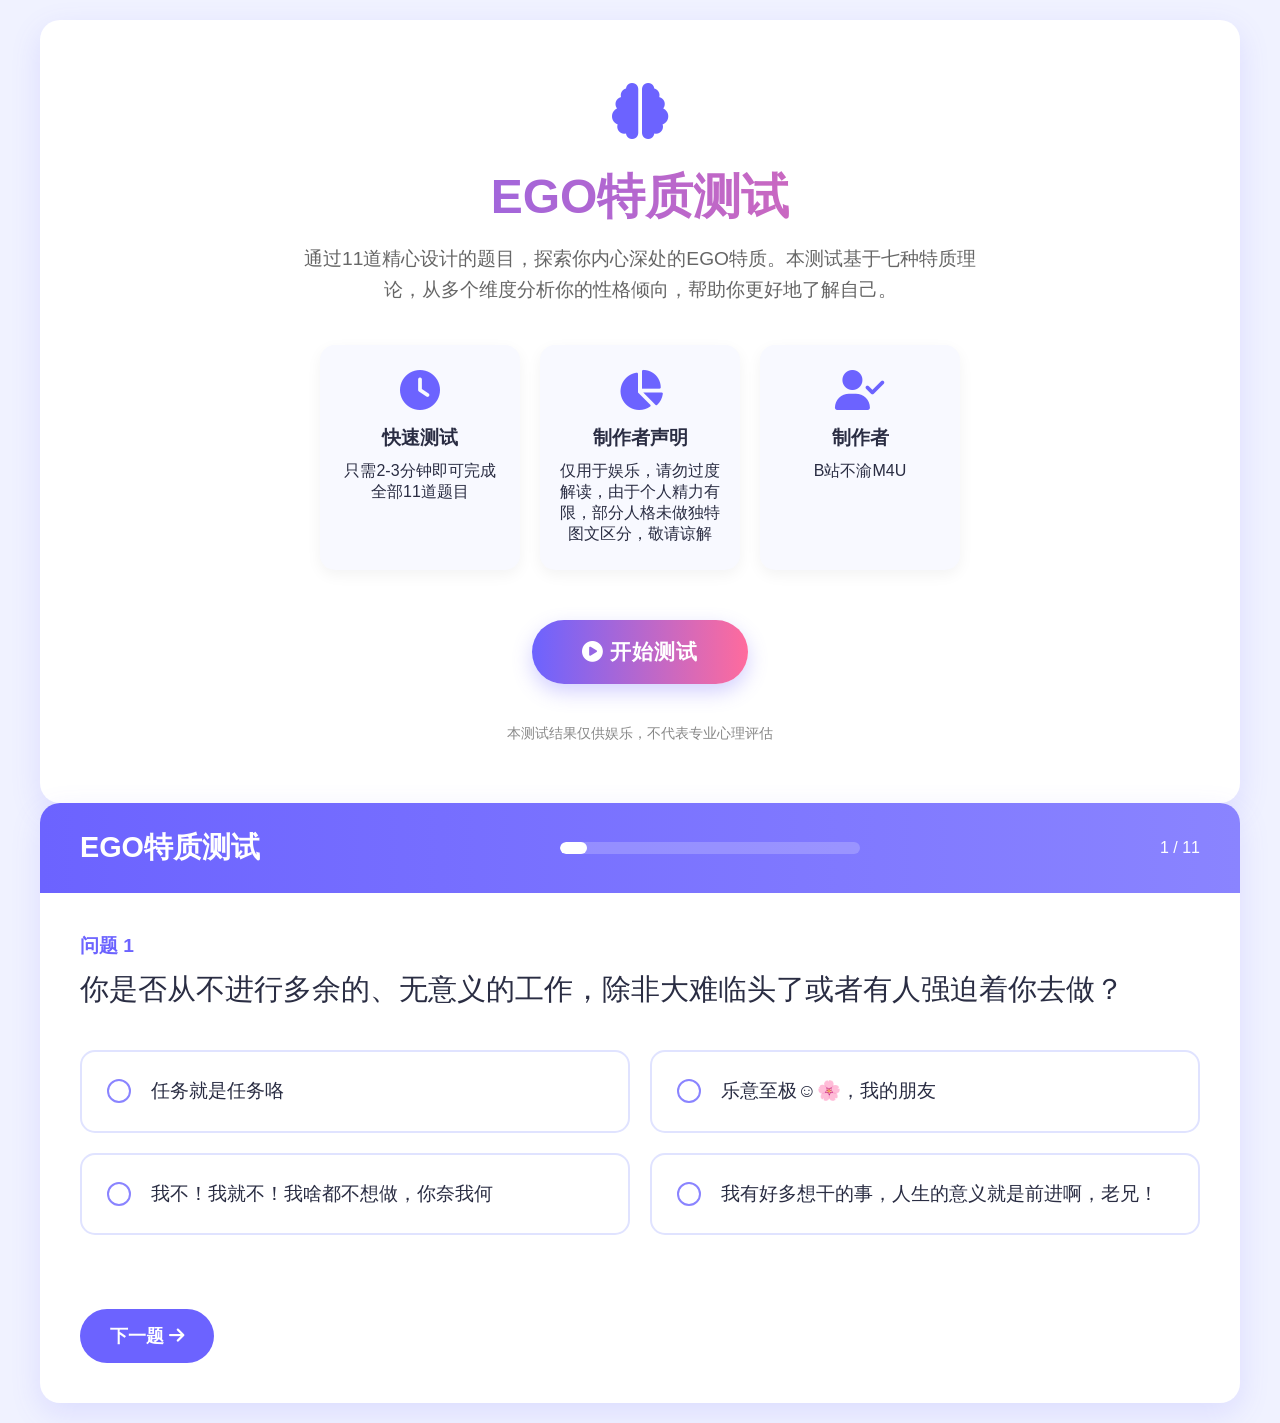
==== index.html @ ce400bdb "Add files via upload" ====
<!DOCTYPE html>
<html lang="zh-CN">
<head>
    <meta charset="UTF-8">
    <meta name="viewport" content="width=device-width, initial-scale=1.0">
    <title>EGO特质测试 | 探索你的内在特质</title>
    <link rel="stylesheet" href="https://cdnjs.cloudflare.com/ajax/libs/font-awesome/6.4.0/css/all.min.css">
    <style>
        * {
            margin: 0;
            padding: 0;
            box-sizing: border-box;
            font-family: 'Segoe UI', 'Microsoft YaHei', sans-serif;
        }
        
        :root {
            --primary: #6c63ff;
            --primary-light: #8a84ff;
            --secondary: #ff6b9d;
            --secondary-light: #ff9ac2;
            --accent: #36d1dc;
            --dark: #2a2d43;
            --light: #f8f9ff;
            --gray: #e0e3ff;
            --shadow: 0 10px 30px rgba(108, 99, 255, 0.15);
            --transition: all 0.3s ease;
        }
        
        body {
            background-color: #f0f2ff;
            color: var(--dark);
            min-height: 100vh;
            padding: 20px;
            display: flex;
            justify-content: center;
            align-items: center;
        }
        
        .container {
            width: 100%;
            max-width: 1200px;
            margin: 0 auto;
        }
        
        .page {
            display: none;
            background-color: white;
            border-radius: 20px;
            box-shadow: var(--shadow);
            overflow: hidden;
            min-height: 600px;
        }
        
        .page.active {
            display: block;
            animation: fadeIn 0.5s ease;
        }
        
        @keyframes fadeIn {
            from { opacity: 0; transform: translateY(20px); }
            to { opacity: 1; transform: translateY(0); }
        }
        
        #home-page {
            padding: 60px 40px;
            text-align: center;
        }
        
        .logo {
            color: var(--primary);
            font-size: 3.5rem;
            margin-bottom: 20px;
        }
        
        h1 {
            color: var(--dark);
            font-size: 3rem;
            margin-bottom: 15px;
            background: linear-gradient(90deg, var(--primary), var(--secondary));
            -webkit-background-clip: text;
            -webkit-text-fill-color: transparent;
        }
        
        .subtitle {
            font-size: 1.2rem;
            color: #666;
            max-width: 700px;
            margin: 0 auto 40px;
            line-height: 1.6;
        }
        
        .features {
            display: flex;
            justify-content: center;
            flex-wrap: wrap;
            gap: 20px;
            margin-bottom: 50px;
        }
        
        .feature {
            background-color: var(--light);
            border-radius: 15px;
            padding: 25px 20px;
            width: 200px;
            box-shadow: 0 5px 15px rgba(0,0,0,0.05);
            transition: var(--transition);
        }
        
        .feature:hover {
            transform: translateY(-5px);
            box-shadow: 0 10px 20px rgba(0,0,0,0.1);
        }
        
        .feature i {
            font-size: 2.5rem;
            color: var(--primary);
            margin-bottom: 15px;
        }
        
        .feature h3 {
            margin-bottom: 10px;
            color: var(--dark);
        }
        
        .start-btn {
            background: linear-gradient(90deg, var(--primary), var(--secondary));
            color: white;
            border: none;
            padding: 18px 50px;
            font-size: 1.3rem;
            border-radius: 50px;
            cursor: pointer;
            transition: var(--transition);
            box-shadow: 0 8px 20px rgba(108, 99, 255, 0.3);
            font-weight: bold;
            letter-spacing: 1px;
        }
        
        .start-btn:hover {
            transform: translateY(-5px);
            box-shadow: 0 12px 25px rgba(108, 99, 255, 0.4);
        }
        
        #quiz-page {
            display: flex;
            flex-direction: column;
            height: 100%;
        }
        
        .quiz-header {
            background: linear-gradient(90deg, var(--primary), var(--primary-light));
            color: white;
            padding: 25px 40px;
            display: flex;
            justify-content: space-between;
            align-items: center;
        }
        
        .quiz-header h2 {
            font-size: 1.8rem;
        }
        
        .progress-container {
            width: 300px;
            background-color: rgba(255, 255, 255, 0.2);
            border-radius: 10px;
            height: 12px;
            overflow: hidden;
        }
        
        .progress-bar {
            height: 100%;
            background-color: white;
            width: 5%;
            border-radius: 10px;
            transition: width 0.5s ease;
        }
        
        .quiz-content {
            padding: 40px;
            flex-grow: 1;
            display: flex;
            flex-direction: column;
        }
        
        .question-container {
            flex-grow: 1;
        }
        
        .question-number {
            color: var(--primary);
            font-size: 1.2rem;
            font-weight: bold;
            margin-bottom: 10px;
        }
        
        .question-text {
            font-size: 1.8rem;
            line-height: 1.4;
            margin-bottom: 40px;
            color: var(--dark);
        }
        
        .options-container {
            display: grid;
            grid-template-columns: repeat(auto-fill, minmax(400px, 1fr));
            gap: 20px;
            margin-bottom: 40px;
        }
        
        .option {
            border: 2px solid var(--gray);
            border-radius: 15px;
            padding: 25px;
            cursor: pointer;
            transition: var(--transition);
            display: flex;
            align-items: center;
        }
        
        .option:hover {
            border-color: var(--primary-light);
            background-color: rgba(108, 99, 255, 0.05);
        }
        
        .option.selected {
            border-color: var(--primary);
            background-color: rgba(108, 99, 255, 0.1);
            box-shadow: 0 5px 15px rgba(108, 99, 255, 0.1);
        }
        
        .option-text {
            font-size: 1.2rem;
            line-height: 1.5;
        }
        
        .option-radio {
            width: 24px;
            height: 24px;
            border-radius: 50%;
            border: 2px solid var(--primary-light);
            margin-right: 20px;
            flex-shrink: 0;
            position: relative;
        }
        
        .option.selected .option-radio::after {
            content: '';
            position: absolute;
            width: 12px;
            height: 12px;
            background-color: var(--primary);
            border-radius: 50%;
            top: 50%;
            left: 50%;
            transform: translate(-50%, -50%);
        }
        
        .navigation-buttons {
            display: flex;
            justify-content: space-between;
        }
        
        .nav-btn {
            padding: 15px 30px;
            border-radius: 50px;
            font-size: 1.1rem;
            cursor: pointer;
            transition: var(--transition);
            border: none;
            font-weight: bold;
        }
        
        .prev-btn {
            background-color: var(--light);
            color: var(--dark);
        }
        
        .prev-btn:hover {
            background-color: var(--gray);
        }
        
        .next-btn {
            background-color: var(--primary);
            color: white;
        }
        
        .next-btn:hover {
            background-color: var(--primary-light);
        }
        
        .submit-btn {
            background: linear-gradient(90deg, var(--secondary), #ff8aae);
            color: white;
        }
        
        .submit-btn:hover {
            background: linear-gradient(90deg, var(--secondary-light), #ffa5c2);
        }
        
        #result-page {
            padding: 40px;
        }
        
        .result-header {
            text-align: center;
            margin-bottom: 40px;
        }
        
        .result-header h2 {
            font-size: 2.5rem;
            color: var(--dark);
            margin-bottom: 10px;
        }
        
        .result-score {
            font-size: 1.3rem;
            color: var(--primary);
            font-weight: bold;
        }
        
        .result-content {
            display: flex;
            flex-wrap: wrap;
            gap: 40px;
            margin-bottom: 40px;
        }
        
        .traits-container {
            flex: 1;
            min-width: 300px;
        }
        
        .traits-container h3 {
            font-size: 1.8rem;
            margin-bottom: 20px;
            color: var(--dark);
        }
        
        .traits-grid {
            display: grid;
            grid-template-columns: repeat(auto-fill, minmax(200px, 1fr));
            gap: 15px;
        }
        
        .trait-item {
            background-color: var(--light);
            padding: 20px;
            border-radius: 15px;
            text-align: center;
            box-shadow: 0 5px 10px rgba(0,0,0,0.05);
        }
        
        .trait-item.active {
            background-color: rgba(108, 99, 255, 0.1);
            border: 2px solid var(--primary);
        }
        
        .trait-name {
            font-size: 1.3rem;
            font-weight: bold;
            margin-bottom: 8px;
        }
        
        .trait-value {
            font-size: 1.1rem;
            color: var(--primary);
        }
        
        .trait-normalized {
            font-size: 0.9rem;
            color: #666;
        }
        
        .chart-container {
            flex: 1;
            min-width: 300px;
        }
        
        .chart-container h3 {
            font-size: 1.8rem;
            margin-bottom: 20px;
            color: var(--dark);
        }
        
        .chart {
            height: 300px;
            background-color: var(--light);
            border-radius: 15px;
            padding: 20px;
            display: flex;
            align-items: flex-end;
            justify-content: space-around;
        }
        
        .bar {
            width: 40px;
            background: linear-gradient(to top, var(--primary), var(--primary-light));
            border-radius: 5px 5px 0 0;
            position: relative;
        }
        
        .bar-label {
            position: absolute;
            bottom: -30px;
            left: 50%;
            transform: translateX(-50%);
            font-weight: bold;
            color: var(--dark);
        }
        
        .bar-value {
            position: absolute;
            top: -25px;
            left: 50%;
            transform: translateX(-50%);
            font-weight: bold;
            color: var(--primary);
        }
        
        .personality-description {
            background-color: var(--light);
            padding: 30px;
            border-radius: 15px;
            margin-bottom: 30px;
        }
        
        .personality-description h3 {
            font-size: 1.8rem;
            margin-bottom: 15px;
            color: var(--dark);
        }
        
        .personality-image-container {
            text-align: center;
            margin: 20px 0;
        }
        
        #personality-image {
            max-width: 300px;
            max-height: 200px;
            border-radius: 10px;
            box-shadow: 0 5px 15px rgba(0,0,0,0.1);
            border: 3px solid var(--primary-light);
            object-fit: cover;
        }
        
        .personality-description p {
            line-height: 1.6;
            font-size: 1.1rem;
        }
        
        .actions {
            display: flex;
            justify-content: center;
            gap: 20px;
        }
        
        .action-btn {
            padding: 15px 30px;
            border-radius: 50px;
            font-size: 1.1rem;
            cursor: pointer;
            transition: var(--transition);
            border: none;
            font-weight: bold;
        }
        
        .restart-btn {
            background-color: var(--primary);
            color: white;
        }
        
        .restart-btn:hover {
            background-color: var(--primary-light);
        }
        
        .home-btn {
            background-color: var(--light);
            color: var(--dark);
            border: 2px solid var(--primary);
        }
        
        .home-btn:hover {
            background-color: var(--gray);
        }
        
        .footer {
            text-align: center;
            margin-top: 40px;
            color: #888;
            font-size: 0.9rem;
        }
        
        .special-type {
            color: #ff0000;
            font-weight: bold;
            animation: pulse 2s infinite;
        }
        
        @keyframes pulse {
            0% { transform: scale(1); }
            50% { transform: scale(1.05); }
            100% { transform: scale(1); }
        }
        
        @media (max-width: 768px) {
            .options-container {
                grid-template-columns: 1fr;
            }
            
            .quiz-header {
                flex-direction: column;
                gap: 15px;
            }
            
            .progress-container {
                width: 100%;
            }
            
            h1 {
                font-size: 2.2rem;
            }
            
            .question-text {
                font-size: 1.5rem;
            }
            
            .features {
                flex-direction: column;
                align-items: center;
            }
            
            .feature {
                width: 100%;
                max-width: 300px;
            }
        }
    </style>
</head>
<body>
    <div class="container">
        <div id="home-page" class="page active">
            <div class="logo">
                <i class="fas fa-brain"></i>
            </div>
            <h1>EGO特质测试</h1>
            <p class="subtitle">通过11道精心设计的题目，探索你内心深处的EGO特质。本测试基于七种特质理论，从多个维度分析你的性格倾向，帮助你更好地了解自己。</p>
            
            <div class="features">
                <div class="feature">
                    <i class="fas fa-clock"></i>
                    <h3>快速测试</h3>
                    <p>只需2-3分钟即可完成全部11道题目</p>
                </div>
                <div class="feature">
                    <i class="fas fa-chart-pie"></i>
                    <h3>制作者声明</h3>
                    <p>仅用于娱乐，请勿过度解读，由于个人精力有限，部分人格未做独特图文区分，敬请谅解</p>
                </div>
                <div class="feature">
                    <i class="fas fa-user-check"></i>
                    <h3>制作者</h3>
                    <p>B站不渝M4U</p>
                </div>
            </div>
            
            <button class="start-btn" id="start-test">
                <i class="fas fa-play-circle"></i> 开始测试
            </button>
            
            <div class="footer">
                <p>本测试结果仅供娱乐，不代表专业心理评估</p>
            </div>
        </div>
        
        <div id="quiz-page" class="page">
            <div class="quiz-header">
                <h2>EGO特质测试</h2>
                <div class="progress-container">
                    <div class="progress-bar" id="progress-bar"></div>
                </div>
                <div class="question-counter">
                    <span id="current-question">1</span> / 11
                </div>
            </div>
            
            <div class="quiz-content">
                <div class="question-container">
                    <div class="question-number">问题 <span id="question-num">1</span></div>
                    <div class="question-text" id="question-text"></div>
                    
                    <div class="options-container" id="options-container">
                    </div>
                </div>
                
                <div class="navigation-buttons">
                    <button class="nav-btn prev-btn" id="prev-btn">
                        <i class="fas fa-arrow-left"></i> 上一题
                    </button>
                    <button class="nav-btn next-btn" id="next-btn">
                        下一题 <i class="fas fa-arrow-right"></i>
                    </button>
                    <button class="nav-btn submit-btn" id="submit-btn" style="display: none;">
                        <i class="fas fa-check-circle"></i> 查看结果
                    </button>
                </div>
            </div>
        </div>
        
        <div id="result-page" class="page">
            <div class="result-header">
                <h2>你的测试结果</h2>
                <p class="result-score">总分: <span id="total-score">0</span></p>
            </div>
            
            <div class="result-content">
                <div class="traits-container">
                    <h3>EGO特质分析</h3>
                    <div class="traits-grid" id="traits-grid">
                    </div>
                </div>
                
                <div class="chart-container">
                    <h3>特质分布图</h3>
                    <div class="chart" id="chart">
                    </div>
                </div>
            </div>
            
            <div class="personality-description">
                <h3>人格类型: <span id="personality-type" class="personality-type-text">未确定</span></h3>
                <div class="personality-image-container" id="personality-image-container">
                    <img id="personality-image" alt="人格类型图片">
                </div>
                <p id="personality-description"></p>
            </div>
            
            <div class="actions">
                <button class="action-btn restart-btn" id="restart-btn">
                    <i class="fas fa-redo"></i> 重新测试
                </button>
                <button class="action-btn home-btn" id="back-home-btn">
                    <i class="fas fa-home"></i> 返回首页
                </button>
            </div>
            
            <div class="footer">
                <p>本测试基于特质理论，结果仅供参考，不代表专业心理评估</p>
            </div>
        </div>
    </div>

    <script>
        const TRAITS = {
            1: { name: "暴食", unit: 1, color: "#ff6b6b" },
            10: { name: "暴怒", unit: 10, color: "#ffa726" },
            100: { name: "傲慢", unit: 100, color: "#ffd54f" },
            1000: { name: "欲望", unit: 1000, color: "#4ecdc4" },
            10000: { name: "忧郁", unit: 10000, color: "#6c63ff" },
            100000: { name: "嫉妒", unit: 100000, color: "#ff6b9d" }
        };
        
        // 根据您的图片文件，设置正确的人格类型图片映射
        const PERSONALITY_IMAGES = {
            "均衡型": "images/balanced.jpg",
            "欲望主导型": "images/desire.jpg",
            "忧郁主导型": "images/melancholy.jpg", // 使用您提供的huanzhi.jpg
            "傲慢主导型": "images/arrogance.jpg",
            "嫉妒主导型": "images/jealousy.jpg", // 没有对应图片，使用默认
            "暴怒主导型": "images/warth.jpg", // 没有对应图片，使用默认
            "暴食主导型": "images/gluttony.jpg",
            "欲望+忧郁复合型": "images/dm.jpg",
            "傲慢+嫉妒复合型": "images/aj.jpg", // 没有对应图片，使用默认
            "忧郁+暴食复合型": "images/mg.jpg", // 没有对应图片，使用默认
            "地狱鸡": "images/caidan.jpg", // 彩蛋图片
            "平衡型": "images/balanced.jpg", // 默认使用均衡型图片
            "默认图片": "images/balanced.jpg" // 备用图片
        };

        const questions = [
            {
                id: 1,
                text: "你是否从不进行多余的、无意义的工作，除非大难临头了或者有人强迫着你去做？",
                options: [
                    { text: "任务就是任务咯", value: 0 },
                    { text: "乐意至极☺️🌸，我的朋友", value: 1000 },
                    { text: "我不！我就不！我啥都不想做，你奈我何", value: 100 },
                    { text: "我有好多想干的事，人生的意义就是前进啊，老兄！", value: 1001 }
                ]
            },
            {
                id: 2,
                text: "你是否为自己的未来感到迷茫,不知该何去何从?",
                options: [
                    { text: "噢...执行经理,我想或许是应该给自己找个目标了", value: 1000 },
                    { text: "该死,我的罗盘丢了,我们根本不可能能在大湖上活下去", value: 10000 },
                    { text: "我想...我知道自己的的未来需要的是什么,我会为之开辟前路", value: 1100 },
                    { text: "行军...行军...摄取...抹除...再生...行军...", value: 1 },
                    { text: "去TM的人生未来,这种问题问我,我怎么可能知道啊!!!", value: 10 },
                    { text: "人生就是人生咯", value: 0 }
                ]
            },
            {
                id: 3,
                text: "你是否有感受过被压力压得难以喘息的感觉?",
                options: [
                    { text: "哦..该死的流程和任务系统,我哭了", value: 10000 },
                    { text: "嘶..我作业(工作)还没做完,真该死", value: 10000 },
                    { text: "任务就是任务咯", value: 0 },
                    { text: "那又怎样,叽里咕噜说什么呢,疯狂地狱鸡,v我50", value: 1 },
                    { text: "DDL领域大神,开玩笑,我超勇的啦☺️🌸", value: 100 }
                ]
            },
            {
                id: 4,
                text: "你所追寻的东西都得到了吗?还是说你其实根本没得到过?",
                options: [
                    { text: "目标就是目标咯", value: 0 },
                    { text: "这些目标既是束缚也是枷锁,到底什么时候才能将我解放!", value: 110 },
                    { text: "王想要,王得到!", value: 1000 },
                    { text: "老己想要,老己别闹", value: 10000 },
                    { text: "冒险结束了!", value: 1000 },
                    { text: "无我梦中,阿鼻叫唤,海浪只是被风推动着前进罢了", value: 10000 },
                    { text: "TA知道TA和你谈过吗?😡", value: 100 }
                ]
            },
            {
                id: 5,
                text: "假如你溺水了,你觉得会有朋友来救你吗?",
                options: [
                    { text: "笑死,根本没有朋友", value: 10000 },
                    { text: "溺水就是溺水咯", value: 0 },
                    { text: "感谢首脑,我们协会混的还不错,想吃火腿彭彭了", value: 1 },
                    { text: "卯,参上", value: 100 },
                    { text: "谨遵指令之意", value: 10000 },
                    { text: "孑然一生,舍身取园", value: 100 },
                    { text: "所以代我哭泣吧,为了我,和剩下的所有人(语出斯蒂芬妮)", value: 20000 }
                ]
            },
            {
                id: 6,
                text: "你相信自己有着碾碎一切阻挡在自己面前的阻力的能力吗?",
                options: [
                    { text: "我将开辟道路", value: 100 },
                    { text: "繁殖...摄取...抹除...阻碍之物，将被粉碎。", value: 1 },
                    { text: "阻力就是阻力咯", value: 0 },
                    { text: "不知这场大雨何时就会落下...", value: 10000 },
                    { text: "道路的前方,我会得到什么🤔", value: 1000 }
                ]
            },
            {
                id: 7,
                text: "你会变得更好,对吧?",
                options: [
                    { text: "......言•噪(必然的,废话少说,聒噪)", value: 110 },
                    { text: "理所当然!经理老爷!!!!!!!!!!", value: 100 },
                    { text: "我就是我咯", value: 0 },
                    { text: "未来的是未来再说咯(偷吃小蛋糕)", value: 1 },
                    { text: "我想...不会了吧...", value: 10000 },
                    { text: "走一步,看一步啦!老兄!", value: 0 }
                ]
            },
            {
                id: 8,
                text: "我想和所有人分享自己的想法!",
                options: [
                    { text: "你会认可我吗🥹", value: 1100 },
                    { text: "快来和我玩!Ryoshu!", value: 1000 },
                    { text: "我...我想...我还是一个人呆着吧...", value: 10000 },
                    { text: "想法就是想法喽", value: 0 },
                    { text: "我等只是在讨论学术罢了...", value: 1100 }
                ]
            },
            {
                id: 9,
                text: "我希望能够有人理解我...",
                options: [
                    { text: "我只是想和你们大家一起……埋葬在花香中……", value: 11000 },
                    { text: "我将穷极一生来寻找这样的人", value: 1000 },
                    { text: "苦痛啊,你是我的唯一", value: 10000 },
                    { text: "我就是我喽", value: 0 },
                    { text: "无所谓,吾将贯彻此道", value: 100 }
                ]
            },
            {
                id: 10,
                text: "你可曾因被撺夺事物而对他人感到不满?(例如:抢票恰好售空,喜欢的人被人抢走,限定周边没抢到,抽卡就你没出,公司任务(学校小组作业)全权由你完成......)",
                options: [
                    { text: "命运何其弄人?!", value: 100010 },
                    { text: "苦痛啊,除了你...", value: 10000 },
                    { text: "篡夺就是篡夺咯", value: 0 },
                    { text: "时运不济罢了", value: 100 },
                    { text: "命里有时终须有,命里无时莫方求", value: 0 }
                ]
            },
            {
                id: 11,
                text: "你重要的人即将离开你时?(对方主观意志所导致的)",
                options: [
                    { text: "友人呐...若是我这次放你离开..想必你便再也不会回来了吧...", value: 10000 },
                    { text: "拜拜就是拜拜喽~", value: 0 },
                    { text: "我不理解,但会尊重", value: 0 },
                    { text: "凭什么,你要离开我!", value: 100010 },
                    { text: "圣光背弃了我!", value: 110 }
                ]
            }
        ];

        let currentQuestion = 0;
        let userAnswers = new Array(questions.length).fill(null);
        let totalScore = 0;
        let traitScores = {
            1: 0, 10: 0, 100: 0, 1000: 0, 10000: 0, 100000: 0
        };
        let normalizedTraitScores = {
            1: 0, 10: 0, 100: 0, 1000: 0, 10000: 0, 100000: 0
        };

        const homePage = document.getElementById('home-page');
        const quizPage = document.getElementById('quiz-page');
        const resultPage = document.getElementById('result-page');
        const startTestBtn = document.getElementById('start-test');
        const progressBar = document.getElementById('progress-bar');
        const currentQuestionElement = document.getElementById('current-question');
        const questionNumElement = document.getElementById('question-num');
        const questionTextElement = document.getElementById('question-text');
        const optionsContainer = document.getElementById('options-container');
        const prevBtn = document.getElementById('prev-btn');
        const nextBtn = document.getElementById('next-btn');
        const submitBtn = document.getElementById('submit-btn');
        const totalScoreElement = document.getElementById('total-score');
        const traitsGrid = document.getElementById('traits-grid');
        const chartElement = document.getElementById('chart');
        const personalityTypeElement = document.getElementById('personality-type');
        const personalityDescriptionElement = document.getElementById('personality-description');
        const restartBtn = document.getElementById('restart-btn');
        const backHomeBtn = document.getElementById('back-home-btn');
        const personalityImage = document.getElementById('personality-image');
        const imageContainer = document.getElementById('personality-image-container');

        document.addEventListener('DOMContentLoaded', function() {
            showQuestion(currentQuestion);
            
            startTestBtn.addEventListener('click', startTest);
            prevBtn.addEventListener('click', prevQuestion);
            nextBtn.addEventListener('click', nextQuestion);
            submitBtn.addEventListener('click', showResult);
            restartBtn.addEventListener('click', restartTest);
            backHomeBtn.addEventListener('click', backToHome);
        });

        function startTest() {
            homePage.classList.remove('active');
            quizPage.classList.add('active');
            resultPage.classList.remove('active');
            
            currentQuestion = 0;
            userAnswers = new Array(questions.length).fill(null);
            showQuestion(currentQuestion);
        }

        function showQuestion(index) {
            const question = questions[index];
            questionNumElement.textContent = index + 1;
            currentQuestionElement.textContent = index + 1;
            questionTextElement.textContent = question.text;
            
            const progress = ((index + 1) / questions.length) * 100;
            progressBar.style.width = `${progress}%`;
            
            optionsContainer.innerHTML = '';
            
            question.options.forEach((option, optionIndex) => {
                const optionElement = document.createElement('div');
                optionElement.className = 'option';
                if (userAnswers[index] === optionIndex) {
                    optionElement.classList.add('selected');
                }
                
                optionElement.innerHTML = `
                    <div class="option-radio"></div>
                    <div class="option-text">${option.text}</div>
                `;
                
                optionElement.addEventListener('click', () => selectOption(optionIndex));
                optionsContainer.appendChild(optionElement);
            });
            
            prevBtn.style.display = index === 0 ? 'none' : 'block';
            
            if (index === questions.length - 1) {
                nextBtn.style.display = 'none';
                submitBtn.style.display = 'block';
            } else {
                nextBtn.style.display = 'block';
                submitBtn.style.display = 'none';
            }
        }

        function selectOption(optionIndex) {
            userAnswers[currentQuestion] = optionIndex;
            
            const options = document.querySelectorAll('.option');
            options.forEach((option, index) => {
                if (index === optionIndex) {
                    option.classList.add('selected');
                } else {
                    option.classList.remove('selected');
                }
            });
        }

        function prevQuestion() {
            if (currentQuestion > 0) {
                currentQuestion--;
                showQuestion(currentQuestion);
            }
        }

        function nextQuestion() {
            if (userAnswers[currentQuestion] === null) {
                alert('请选择一个选项');
                return;
            }
            
            if (currentQuestion < questions.length - 1) {
                currentQuestion++;
                showQuestion(currentQuestion);
            }
        }

        function calculateScores() {
            totalScore = 0;
            traitScores = { 1: 0, 10: 0, 100: 0, 1000: 0, 10000: 0, 100000: 0 };
            normalizedTraitScores = { 1: 0, 10: 0, 100: 0, 1000: 0, 10000: 0, 100000: 0 };
            
            const traitMaxValues = { 1: 0, 10: 0, 100: 0, 1000: 0, 10000: 0, 100000: 0 };
            
            questions.forEach((question, index) => {
                const answerIndex = userAnswers[index];
                if (answerIndex !== null) {
                    const optionValue = question.options[answerIndex].value;
                    totalScore += optionValue;
                    
                    Object.keys(traitScores).forEach(trait => {
                        const traitNum = parseInt(trait);
                        if (optionValue % (traitNum * 10) >= traitNum) {
                            traitScores[traitNum] += traitNum;
                            normalizedTraitScores[traitNum] += 1;
                        }
                    });
                    
                    let maxValuesForQuestion = { 1: 0, 10: 0, 100: 0, 1000: 0, 10000: 0, 100000: 0 };
                    
                    question.options.forEach(option => {
                        const value = option.value;
                        Object.keys(maxValuesForQuestion).forEach(trait => {
                            const traitNum = parseInt(trait);
                            if (value % (traitNum * 10) >= traitNum) {
                                maxValuesForQuestion[traitNum] = 1;
                            }
                        });
                    });
                    
                    Object.keys(traitMaxValues).forEach(trait => {
                        const traitNum = parseInt(trait);
                        traitMaxValues[traitNum] += maxValuesForQuestion[traitNum];
                    });
                }
            });
            
            const activeTraits = {};
            Object.keys(normalizedTraitScores).forEach(trait => {
                const traitNum = parseInt(trait);
                const maxValue = traitMaxValues[traitNum];
                const threshold = maxValue / 2;
                activeTraits[traitNum] = normalizedTraitScores[traitNum] >= threshold;
            });
            
            return activeTraits;
        }

        function showResult() {
            if (userAnswers[currentQuestion] === null) {
                alert('请选择一个选项');
                return;
            }
            
            const activeTraits = calculateScores();
            
            quizPage.classList.remove('active');
            resultPage.classList.add('active');
            
            totalScoreElement.textContent = totalScore;
            
            traitsGrid.innerHTML = '';
            Object.keys(TRAITS).forEach(traitKey => {
                const trait = TRAITS[traitKey];
                const traitNum = parseInt(traitKey);
                const isActive = activeTraits[traitNum];
                const normalizedScore = normalizedTraitScores[traitNum];
                
                const traitElement = document.createElement('div');
                traitElement.className = `trait-item ${isActive ? 'active' : ''}`;
                traitElement.innerHTML = `
                    <div class="trait-name">${trait.name}</div>
                    <div class="trait-value">出现次数: ${normalizedScore}</div>
                    <div class="trait-normalized">原始得分: ${traitScores[traitNum]}</div>
                    <div>${isActive ? '✓ 显著' : '○ 不显著'}</div>
                `;
                traitsGrid.appendChild(traitElement);
            });
            
            chartElement.innerHTML = '';
            const maxNormalizedScore = Math.max(...Object.values(normalizedTraitScores));
            
            Object.keys(TRAITS).forEach(traitKey => {
                const trait = TRAITS[traitKey];
                const traitNum = parseInt(traitKey);
                const score = normalizedTraitScores[traitNum];
                
                const height = maxNormalizedScore > 0 ? (score / maxNormalizedScore) * 220 : 0;
                
                const barElement = document.createElement('div');
                barElement.className = 'bar';
                barElement.style.height = `${height}px`;
                barElement.style.background = `linear-gradient(to top, ${trait.color}, ${trait.color}99)`;
                barElement.innerHTML = `
                    <div class="bar-value">${score}</div>
                    <div class="bar-label">${trait.name}</div>
                `;
                chartElement.appendChild(barElement);
            });
            
            let personalityType = "平衡型";
            let description = "你的EGO特质比较均衡，没有特别突出的特质。";
            
            // 彩蛋：当总分为0时，显示"地狱鸡"人格类型
            if (totalScore === 0) {
                personalityType = "地狱鸡";
                description = "恭喜你触发了隐藏彩蛋！你是传说中的地狱鸡人格！这是一种极其罕见的人格类型，代表着你超越了所有人格特质的束缚！你对一切的都满不在乎,但又或许是找到了世界真理的入场卷......?物质世界的真谛就是物质本身,天哪,这简直是这世间最伟大的发现!你简直是个天才！";
                
                // 为地狱鸡人格添加特殊样式
                personalityTypeElement.classList.add("special-type");
            } else {
                personalityTypeElement.classList.remove("special-type");
                
                const activeTraitNames = Object.keys(activeTraits)
                    .filter(traitKey => activeTraits[traitKey])
                    .map(traitKey => TRAITS[traitKey].name);
                
                if (activeTraitNames.length === 0) {
                    personalityType = "均衡型";
                    description = "风过荻花犹静，云移山影不皴。哀乐未侵灵府，悲欢皆化虚沦。你的EGO特质非常均衡，没有特别突出的倾向。你在不同情境下能够展现出不同的特质，具有很好的适应性。";
                } else if (activeTraitNames.length === 1) {
                    personalityType = `${activeTraitNames[0]}主导型`;
                    description = `${activeTraitNames[0]}特质在你的人格中占据主导地位。`;
                    
                    if (activeTraitNames[0] === "欲望") {
                        description = "灵台藏炽种，妄念即春根。漫野播星火，盈虚叩血门。形骸囚昼夜，气脉转乾坤。若解阴阳理，何须染媾痕.你是一个充满欲望和动力的人，对目标有强烈的追求，不轻易满足于现状。你有明确的人生方向，并且会为之不懈努力。色欲是指想要大规模传播构成自己的东西，可能接近于繁殖欲望。分享所知,分享所想,寻求认可,亦为色欲.";
                    } else if (activeTraitNames[0] === "忧郁") {
                        description = "沉沦三千层，方知上浮难。重波如铁缚，虚渦作笼看。徒手攫空碧，回眸失浅滩。愿为云间鹄，不栖寒玉湍。你带有忧郁气质，对生活和情感有深刻的体验和思考。你可能会时常反思，对事物的感受比较深刻。你可曾潜入深水？下潜得越深，就越难再浮上来。那种紧紧束缚全身的压迫感，还有无论怎么挣扎都抓不住任何东西的虚无感。这就是所谓的忧郁。";
                    } else if (activeTraitNames[0] === "傲慢") {
                        description = "铁骨铸天工，规圜傲太穹。碾尘轻草木，裂石笑鸿蒙。自诩圆周满，焉知歧路穷？千辕过处尽，春草复茸茸。你具有自信和自尊心较强的特质，有时可能表现出一定的优越感。你相信自己的能力，不轻易向困难低头。车轮是技术的象征，也是人类试图前进的方向本身。车轮傲慢地追求着连自然都未能产生的完美的圆，无尽地转动着。因此，即使其撕扯肉块、碾过草地……它也毫不在乎。它也毫不在乎。";
                    } else if (activeTraitNames[0] === "嫉妒") {
                        description = "暗室生虚电，沾衣即作芒。触指惊魂竦，回眸妒影长。本是无心物，偏燃有情方。若使灵台澈，何来霹雳藏？你对他人的成功和优势比较敏感，有时会产生比较心理。这也可以转化为你追求进步的动力。若是谁曾体会过嫉妒的情绪，便会明白那种感受与静电的相似之处。";
                    } else if (activeTraitNames[0] === "暴怒") {
                        description = "星火燎原易，逢薪即作狂。燃空焚宿莽，卷地裂寒荒。嗔念同兹性，焦心共此芒。欲消无量业，莫予寸薪藏。你内心有较强的情绪波动，容易对不公或挫折产生强烈的情绪反应。学会管理情绪对你很重要。火这种东西，一旦开始燃烧，就会一直燃烧下去，直到没有可以燃烧的东西为止。也就是怒火中烧。字面意义上的。如果明白了没有意义，火也就不会被点燃了呢。";
                    } else if (activeTraitNames[0] === "暴食") {
                        description = "虬根潜九壤，汲涧暗纵横。得露思云壑，餐霞慕玉英。千须穿石苦，一脉为贪生。莫道深泉寂，幽壤有战征。你对物质或精神享受有较强的渴望，喜欢追求满足感。适度追求享受是生活的调味剂。植物的根系在土壤之中生长挖掘，吸取养分。关键在于，得到了养分却不满足于此。吸收的养分越多，根系就愈加宽阔发达。一切都是为了获取更多的养分。";
                    }
                } else {
                    personalityType = `${activeTraitNames.join('+')}复合型`;
                    description = `你的人格是${activeTraitNames.join('和')}的复合型，这些特质共同塑造了你独特的性格。`;
                    
                    if (activeTraitNames.includes("忧郁") && activeTraitNames.includes("欲望")) {
                        description = "夜壑求燧，朝撷流萤。逐星而踝陷，问道则云暝。左持司南而磁坠，右秉莲灯而焰青。临渊欲掬月中璧，顾影方知身是萍。鲲徙南溟须积气，鹏抟渀浪待垂霆？但将盲履寄荒霰，何日灵槎渡晓冥？你是一个内心充满矛盾的人，既有强烈的追求和目标，又时常感到忧郁和迷茫。这种特质组合使你成为一个深刻的思想者。既渴望成为他人精神指引的灯塔，又在盲目寻找更亮的灯塔来寄生。共情力敏锐却导向过度沉沦幻想，有时用仪式性的决策尝试模拟对命运的掌控感，实则放弃了主动选择的权力。";
                    } else if (activeTraitNames.includes("傲慢") && activeTraitNames.includes("嫉妒")) {
                        description = "金谷灰飞珠犹璨，昆冈火尽玉仍温.莫将青眼观魍魉，且抱冰心对晓昏.你既有自信和优越感，又容易与他人比较，这种特质组合可能使你时而自信满满，时而感到不安。";
                    } else if (activeTraitNames.includes("忧郁") && activeTraitNames.includes("暴食")) {
                        description = "你常常感到忧郁，但也会通过追求物质或精神享受来缓解这种情绪。你的情感世界丰富而复杂。";
                    }
                }
            }
            
            personalityTypeElement.textContent = personalityType;
            personalityDescriptionElement.textContent = description;
            
            const imageUrl = PERSONALITY_IMAGES[personalityType] || PERSONALITY_IMAGES["默认图片"];
            
            if (imageUrl) {
                personalityImage.src = imageUrl;
                personalityImage.alt = `${personalityType} 人格类型图片`;
                imageContainer.style.display = 'block';
                
                // 添加图片加载失败的备用方案
                personalityImage.onerror = function() {
                    this.src = "images/balanced.jpg";
                };
            } else {
                imageContainer.style.display = 'none';
            }
        }

        function restartTest() {
            currentQuestion = 0;
            userAnswers = new Array(questions.length).fill(null);
            resultPage.classList.remove('active');
            quizPage.classList.add('active');
            showQuestion(currentQuestion);
        }

        function backToHome() {
            resultPage.classList.remove('active');
            homePage.classList.add('active');
        }
    </script>
</body>
</html>
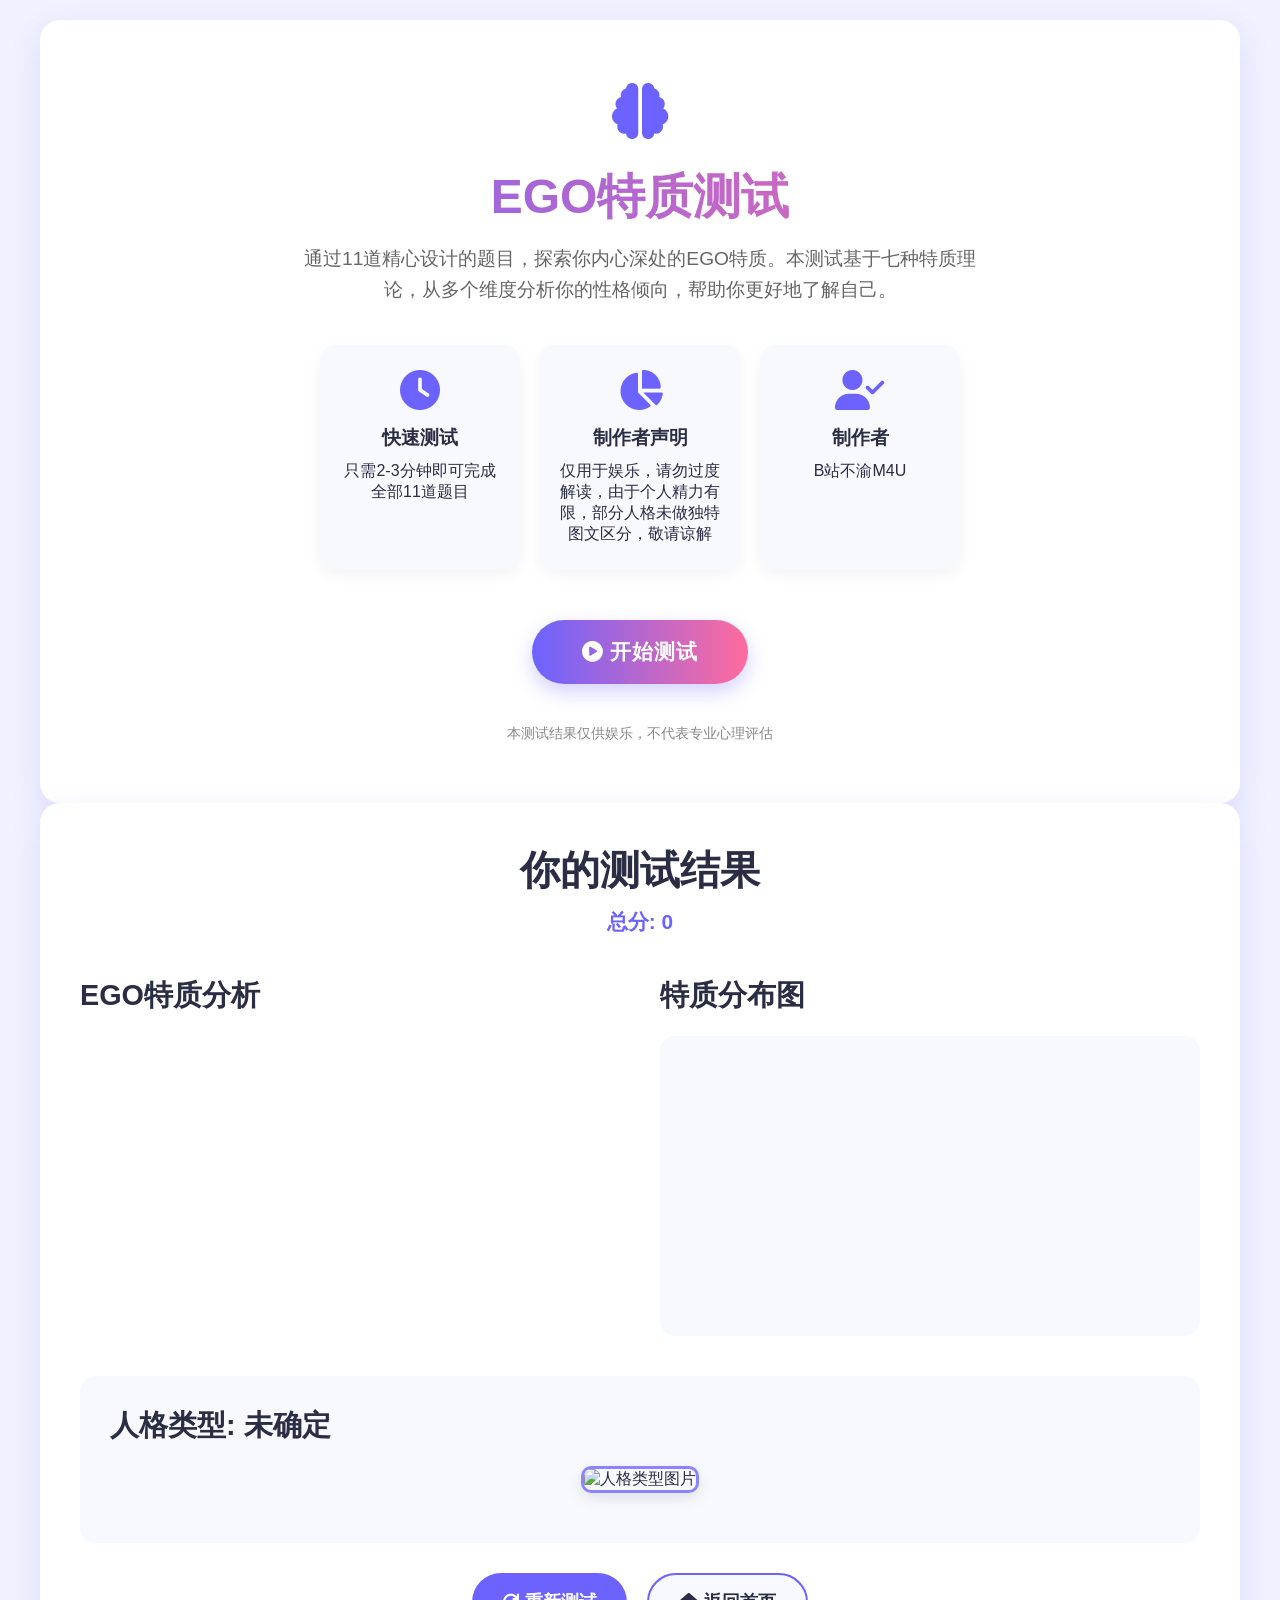
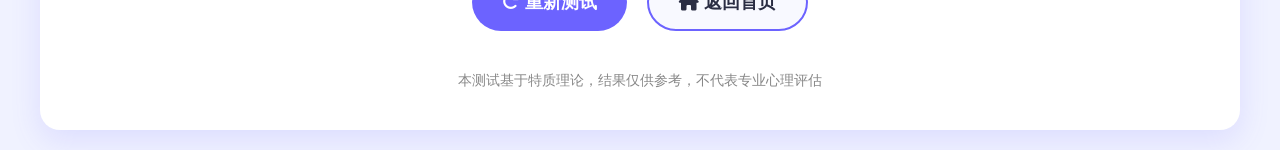
==== commit ee6685a2: "优化" ====
--- a/index.html
+++ b/index.html
@@ -5,538 +5,7 @@
     <meta name="viewport" content="width=device-width, initial-scale=1.0">
     <title>EGO特质测试 | 探索你的内在特质</title>
     <link rel="stylesheet" href="https://cdnjs.cloudflare.com/ajax/libs/font-awesome/6.4.0/css/all.min.css">
-    <style>
-        * {
-            margin: 0;
-            padding: 0;
-            box-sizing: border-box;
-            font-family: 'Segoe UI', 'Microsoft YaHei', sans-serif;
-        }
-        
-        :root {
-            --primary: #6c63ff;
-            --primary-light: #8a84ff;
-            --secondary: #ff6b9d;
-            --secondary-light: #ff9ac2;
-            --accent: #36d1dc;
-            --dark: #2a2d43;
-            --light: #f8f9ff;
-            --gray: #e0e3ff;
-            --shadow: 0 10px 30px rgba(108, 99, 255, 0.15);
-            --transition: all 0.3s ease;
-        }
-        
-        body {
-            background-color: #f0f2ff;
-            color: var(--dark);
-            min-height: 100vh;
-            padding: 20px;
-            display: flex;
-            justify-content: center;
-            align-items: center;
-        }
-        
-        .container {
-            width: 100%;
-            max-width: 1200px;
-            margin: 0 auto;
-        }
-        
-        .page {
-            display: none;
-            background-color: white;
-            border-radius: 20px;
-            box-shadow: var(--shadow);
-            overflow: hidden;
-            min-height: 600px;
-        }
-        
-        .page.active {
-            display: block;
-            animation: fadeIn 0.5s ease;
-        }
-        
-        @keyframes fadeIn {
-            from { opacity: 0; transform: translateY(20px); }
-            to { opacity: 1; transform: translateY(0); }
-        }
-        
-        #home-page {
-            padding: 60px 40px;
-            text-align: center;
-        }
-        
-        .logo {
-            color: var(--primary);
-            font-size: 3.5rem;
-            margin-bottom: 20px;
-        }
-        
-        h1 {
-            color: var(--dark);
-            font-size: 3rem;
-            margin-bottom: 15px;
-            background: linear-gradient(90deg, var(--primary), var(--secondary));
-            -webkit-background-clip: text;
-            -webkit-text-fill-color: transparent;
-        }
-        
-        .subtitle {
-            font-size: 1.2rem;
-            color: #666;
-            max-width: 700px;
-            margin: 0 auto 40px;
-            line-height: 1.6;
-        }
-        
-        .features {
-            display: flex;
-            justify-content: center;
-            flex-wrap: wrap;
-            gap: 20px;
-            margin-bottom: 50px;
-        }
-        
-        .feature {
-            background-color: var(--light);
-            border-radius: 15px;
-            padding: 25px 20px;
-            width: 200px;
-            box-shadow: 0 5px 15px rgba(0,0,0,0.05);
-            transition: var(--transition);
-        }
-        
-        .feature:hover {
-            transform: translateY(-5px);
-            box-shadow: 0 10px 20px rgba(0,0,0,0.1);
-        }
-        
-        .feature i {
-            font-size: 2.5rem;
-            color: var(--primary);
-            margin-bottom: 15px;
-        }
-        
-        .feature h3 {
-            margin-bottom: 10px;
-            color: var(--dark);
-        }
-        
-        .start-btn {
-            background: linear-gradient(90deg, var(--primary), var(--secondary));
-            color: white;
-            border: none;
-            padding: 18px 50px;
-            font-size: 1.3rem;
-            border-radius: 50px;
-            cursor: pointer;
-            transition: var(--transition);
-            box-shadow: 0 8px 20px rgba(108, 99, 255, 0.3);
-            font-weight: bold;
-            letter-spacing: 1px;
-        }
-        
-        .start-btn:hover {
-            transform: translateY(-5px);
-            box-shadow: 0 12px 25px rgba(108, 99, 255, 0.4);
-        }
-        
-        #quiz-page {
-            display: flex;
-            flex-direction: column;
-            height: 100%;
-        }
-        
-        .quiz-header {
-            background: linear-gradient(90deg, var(--primary), var(--primary-light));
-            color: white;
-            padding: 25px 40px;
-            display: flex;
-            justify-content: space-between;
-            align-items: center;
-        }
-        
-        .quiz-header h2 {
-            font-size: 1.8rem;
-        }
-        
-        .progress-container {
-            width: 300px;
-            background-color: rgba(255, 255, 255, 0.2);
-            border-radius: 10px;
-            height: 12px;
-            overflow: hidden;
-        }
-        
-        .progress-bar {
-            height: 100%;
-            background-color: white;
-            width: 5%;
-            border-radius: 10px;
-            transition: width 0.5s ease;
-        }
-        
-        .quiz-content {
-            padding: 40px;
-            flex-grow: 1;
-            display: flex;
-            flex-direction: column;
-        }
-        
-        .question-container {
-            flex-grow: 1;
-        }
-        
-        .question-number {
-            color: var(--primary);
-            font-size: 1.2rem;
-            font-weight: bold;
-            margin-bottom: 10px;
-        }
-        
-        .question-text {
-            font-size: 1.8rem;
-            line-height: 1.4;
-            margin-bottom: 40px;
-            color: var(--dark);
-        }
-        
-        .options-container {
-            display: grid;
-            grid-template-columns: repeat(auto-fill, minmax(400px, 1fr));
-            gap: 20px;
-            margin-bottom: 40px;
-        }
-        
-        .option {
-            border: 2px solid var(--gray);
-            border-radius: 15px;
-            padding: 25px;
-            cursor: pointer;
-            transition: var(--transition);
-            display: flex;
-            align-items: center;
-        }
-        
-        .option:hover {
-            border-color: var(--primary-light);
-            background-color: rgba(108, 99, 255, 0.05);
-        }
-        
-        .option.selected {
-            border-color: var(--primary);
-            background-color: rgba(108, 99, 255, 0.1);
-            box-shadow: 0 5px 15px rgba(108, 99, 255, 0.1);
-        }
-        
-        .option-text {
-            font-size: 1.2rem;
-            line-height: 1.5;
-        }
-        
-        .option-radio {
-            width: 24px;
-            height: 24px;
-            border-radius: 50%;
-            border: 2px solid var(--primary-light);
-            margin-right: 20px;
-            flex-shrink: 0;
-            position: relative;
-        }
-        
-        .option.selected .option-radio::after {
-            content: '';
-            position: absolute;
-            width: 12px;
-            height: 12px;
-            background-color: var(--primary);
-            border-radius: 50%;
-            top: 50%;
-            left: 50%;
-            transform: translate(-50%, -50%);
-        }
-        
-        .navigation-buttons {
-            display: flex;
-            justify-content: space-between;
-        }
-        
-        .nav-btn {
-            padding: 15px 30px;
-            border-radius: 50px;
-            font-size: 1.1rem;
-            cursor: pointer;
-            transition: var(--transition);
-            border: none;
-            font-weight: bold;
-        }
-        
-        .prev-btn {
-            background-color: var(--light);
-            color: var(--dark);
-        }
-        
-        .prev-btn:hover {
-            background-color: var(--gray);
-        }
-        
-        .next-btn {
-            background-color: var(--primary);
-            color: white;
-        }
-        
-        .next-btn:hover {
-            background-color: var(--primary-light);
-        }
-        
-        .submit-btn {
-            background: linear-gradient(90deg, var(--secondary), #ff8aae);
-            color: white;
-        }
-        
-        .submit-btn:hover {
-            background: linear-gradient(90deg, var(--secondary-light), #ffa5c2);
-        }
-        
-        #result-page {
-            padding: 40px;
-        }
-        
-        .result-header {
-            text-align: center;
-            margin-bottom: 40px;
-        }
-        
-        .result-header h2 {
-            font-size: 2.5rem;
-            color: var(--dark);
-            margin-bottom: 10px;
-        }
-        
-        .result-score {
-            font-size: 1.3rem;
-            color: var(--primary);
-            font-weight: bold;
-        }
-        
-        .result-content {
-            display: flex;
-            flex-wrap: wrap;
-            gap: 40px;
-            margin-bottom: 40px;
-        }
-        
-        .traits-container {
-            flex: 1;
-            min-width: 300px;
-        }
-        
-        .traits-container h3 {
-            font-size: 1.8rem;
-            margin-bottom: 20px;
-            color: var(--dark);
-        }
-        
-        .traits-grid {
-            display: grid;
-            grid-template-columns: repeat(auto-fill, minmax(200px, 1fr));
-            gap: 15px;
-        }
-        
-        .trait-item {
-            background-color: var(--light);
-            padding: 20px;
-            border-radius: 15px;
-            text-align: center;
-            box-shadow: 0 5px 10px rgba(0,0,0,0.05);
-        }
-        
-        .trait-item.active {
-            background-color: rgba(108, 99, 255, 0.1);
-            border: 2px solid var(--primary);
-        }
-        
-        .trait-name {
-            font-size: 1.3rem;
-            font-weight: bold;
-            margin-bottom: 8px;
-        }
-        
-        .trait-value {
-            font-size: 1.1rem;
-            color: var(--primary);
-        }
-        
-        .trait-normalized {
-            font-size: 0.9rem;
-            color: #666;
-        }
-        
-        .chart-container {
-            flex: 1;
-            min-width: 300px;
-        }
-        
-        .chart-container h3 {
-            font-size: 1.8rem;
-            margin-bottom: 20px;
-            color: var(--dark);
-        }
-        
-        .chart {
-            height: 300px;
-            background-color: var(--light);
-            border-radius: 15px;
-            padding: 20px;
-            display: flex;
-            align-items: flex-end;
-            justify-content: space-around;
-        }
-        
-        .bar {
-            width: 40px;
-            background: linear-gradient(to top, var(--primary), var(--primary-light));
-            border-radius: 5px 5px 0 0;
-            position: relative;
-        }
-        
-        .bar-label {
-            position: absolute;
-            bottom: -30px;
-            left: 50%;
-            transform: translateX(-50%);
-            font-weight: bold;
-            color: var(--dark);
-        }
-        
-        .bar-value {
-            position: absolute;
-            top: -25px;
-            left: 50%;
-            transform: translateX(-50%);
-            font-weight: bold;
-            color: var(--primary);
-        }
-        
-        .personality-description {
-            background-color: var(--light);
-            padding: 30px;
-            border-radius: 15px;
-            margin-bottom: 30px;
-        }
-        
-        .personality-description h3 {
-            font-size: 1.8rem;
-            margin-bottom: 15px;
-            color: var(--dark);
-        }
-        
-        .personality-image-container {
-            text-align: center;
-            margin: 20px 0;
-        }
-        
-        #personality-image {
-            max-width: 300px;
-            max-height: 200px;
-            border-radius: 10px;
-            box-shadow: 0 5px 15px rgba(0,0,0,0.1);
-            border: 3px solid var(--primary-light);
-            object-fit: cover;
-        }
-        
-        .personality-description p {
-            line-height: 1.6;
-            font-size: 1.1rem;
-        }
-        
-        .actions {
-            display: flex;
-            justify-content: center;
-            gap: 20px;
-        }
-        
-        .action-btn {
-            padding: 15px 30px;
-            border-radius: 50px;
-            font-size: 1.1rem;
-            cursor: pointer;
-            transition: var(--transition);
-            border: none;
-            font-weight: bold;
-        }
-        
-        .restart-btn {
-            background-color: var(--primary);
-            color: white;
-        }
-        
-        .restart-btn:hover {
-            background-color: var(--primary-light);
-        }
-        
-        .home-btn {
-            background-color: var(--light);
-            color: var(--dark);
-            border: 2px solid var(--primary);
-        }
-        
-        .home-btn:hover {
-            background-color: var(--gray);
-        }
-        
-        .footer {
-            text-align: center;
-            margin-top: 40px;
-            color: #888;
-            font-size: 0.9rem;
-        }
-        
-        .special-type {
-            color: #ff0000;
-            font-weight: bold;
-            animation: pulse 2s infinite;
-        }
-        
-        @keyframes pulse {
-            0% { transform: scale(1); }
-            50% { transform: scale(1.05); }
-            100% { transform: scale(1); }
-        }
-        
-        @media (max-width: 768px) {
-            .options-container {
-                grid-template-columns: 1fr;
-            }
-            
-            .quiz-header {
-                flex-direction: column;
-                gap: 15px;
-            }
-            
-            .progress-container {
-                width: 100%;
-            }
-            
-            h1 {
-                font-size: 2.2rem;
-            }
-            
-            .question-text {
-                font-size: 1.5rem;
-            }
-            
-            .features {
-                flex-direction: column;
-                align-items: center;
-            }
-            
-            .feature {
-                width: 100%;
-                max-width: 300px;
-            }
-        }
-    </style>
+    <link rel="stylesheet" href="style.css">
 </head>
 <body>
     <div class="container">
@@ -565,7 +34,7 @@
                 </div>
             </div>
             
-            <button class="start-btn" id="start-test">
+            <button class="start-btn" id="start-test" onclick="startTest()">
                 <i class="fas fa-play-circle"></i> 开始测试
             </button>
             
@@ -574,34 +43,35 @@
             </div>
         </div>
         
-        <div id="quiz-page" class="page">
+        <div id="quiz-page" class="page" style="display: none;">
             <div class="quiz-header">
                 <h2>EGO特质测试</h2>
                 <div class="progress-container">
                     <div class="progress-bar" id="progress-bar"></div>
                 </div>
                 <div class="question-counter">
-                    <span id="current-question">1</span> / 11
+                    <span id="current-question">0</span> / 11
                 </div>
             </div>
             
             <div class="quiz-content">
                 <div class="question-container">
-                    <div class="question-number">问题 <span id="question-num">1</span></div>
-                    <div class="question-text" id="question-text"></div>
+                    <div class="question-number">问题 <span id="question-num">-</span></div>
+                    <div class="question-text" id="question-text">点击「开始测试」加载题目</div>
                     
                     <div class="options-container" id="options-container">
+                        <!-- 选项将动态生成 -->
                     </div>
                 </div>
                 
                 <div class="navigation-buttons">
-                    <button class="nav-btn prev-btn" id="prev-btn">
+                    <button class="nav-btn prev-btn" id="prev-btn" onclick="prevQuestion()" style="display: none;">
                         <i class="fas fa-arrow-left"></i> 上一题
                     </button>
-                    <button class="nav-btn next-btn" id="next-btn">
+                    <button class="nav-btn next-btn" id="next-btn" onclick="nextQuestion()">
                         下一题 <i class="fas fa-arrow-right"></i>
                     </button>
-                    <button class="nav-btn submit-btn" id="submit-btn" style="display: none;">
+                    <button class="nav-btn submit-btn" id="submit-btn" onclick="showResult()" style="display: none;">
                         <i class="fas fa-check-circle"></i> 查看结果
                     </button>
                 </div>
@@ -637,10 +107,10 @@
             </div>
             
             <div class="actions">
-                <button class="action-btn restart-btn" id="restart-btn">
+                <button class="action-btn restart-btn" id="restart-btn" onclick="restartTest()">
                     <i class="fas fa-redo"></i> 重新测试
                 </button>
-                <button class="action-btn home-btn" id="back-home-btn">
+                <button class="action-btn home-btn" id="back-home-btn" onclick="backToHome()">
                     <i class="fas fa-home"></i> 返回首页
                 </button>
             </div>
@@ -650,471 +120,6 @@
             </div>
         </div>
     </div>
-
-    <script>
-        const TRAITS = {
-            1: { name: "暴食", unit: 1, color: "#ff6b6b" },
-            10: { name: "暴怒", unit: 10, color: "#ffa726" },
-            100: { name: "傲慢", unit: 100, color: "#ffd54f" },
-            1000: { name: "欲望", unit: 1000, color: "#4ecdc4" },
-            10000: { name: "忧郁", unit: 10000, color: "#6c63ff" },
-            100000: { name: "嫉妒", unit: 100000, color: "#ff6b9d" }
-        };
-        
-        // 根据您的图片文件，设置正确的人格类型图片映射
-        const PERSONALITY_IMAGES = {
-            "均衡型": "images/balanced.jpg",
-            "欲望主导型": "images/desire.jpg",
-            "忧郁主导型": "images/melancholy.jpg", // 使用您提供的huanzhi.jpg
-            "傲慢主导型": "images/arrogance.jpg",
-            "嫉妒主导型": "images/jealousy.jpg", // 没有对应图片，使用默认
-            "暴怒主导型": "images/warth.jpg", // 没有对应图片，使用默认
-            "暴食主导型": "images/gluttony.jpg",
-            "欲望+忧郁复合型": "images/dm.jpg",
-            "傲慢+嫉妒复合型": "images/aj.jpg", // 没有对应图片，使用默认
-            "忧郁+暴食复合型": "images/mg.jpg", // 没有对应图片，使用默认
-            "地狱鸡": "images/caidan.jpg", // 彩蛋图片
-            "平衡型": "images/balanced.jpg", // 默认使用均衡型图片
-            "默认图片": "images/balanced.jpg" // 备用图片
-        };
-
-        const questions = [
-            {
-                id: 1,
-                text: "你是否从不进行多余的、无意义的工作，除非大难临头了或者有人强迫着你去做？",
-                options: [
-                    { text: "任务就是任务咯", value: 0 },
-                    { text: "乐意至极☺️🌸，我的朋友", value: 1000 },
-                    { text: "我不！我就不！我啥都不想做，你奈我何", value: 100 },
-                    { text: "我有好多想干的事，人生的意义就是前进啊，老兄！", value: 1001 }
-                ]
-            },
-            {
-                id: 2,
-                text: "你是否为自己的未来感到迷茫,不知该何去何从?",
-                options: [
-                    { text: "噢...执行经理,我想或许是应该给自己找个目标了", value: 1000 },
-                    { text: "该死,我的罗盘丢了,我们根本不可能能在大湖上活下去", value: 10000 },
-                    { text: "我想...我知道自己的的未来需要的是什么,我会为之开辟前路", value: 1100 },
-                    { text: "行军...行军...摄取...抹除...再生...行军...", value: 1 },
-                    { text: "去TM的人生未来,这种问题问我,我怎么可能知道啊!!!", value: 10 },
-                    { text: "人生就是人生咯", value: 0 }
-                ]
-            },
-            {
-                id: 3,
-                text: "你是否有感受过被压力压得难以喘息的感觉?",
-                options: [
-                    { text: "哦..该死的流程和任务系统,我哭了", value: 10000 },
-                    { text: "嘶..我作业(工作)还没做完,真该死", value: 10000 },
-                    { text: "任务就是任务咯", value: 0 },
-                    { text: "那又怎样,叽里咕噜说什么呢,疯狂地狱鸡,v我50", value: 1 },
-                    { text: "DDL领域大神,开玩笑,我超勇的啦☺️🌸", value: 100 }
-                ]
-            },
-            {
-                id: 4,
-                text: "你所追寻的东西都得到了吗?还是说你其实根本没得到过?",
-                options: [
-                    { text: "目标就是目标咯", value: 0 },
-                    { text: "这些目标既是束缚也是枷锁,到底什么时候才能将我解放!", value: 110 },
-                    { text: "王想要,王得到!", value: 1000 },
-                    { text: "老己想要,老己别闹", value: 10000 },
-                    { text: "冒险结束了!", value: 1000 },
-                    { text: "无我梦中,阿鼻叫唤,海浪只是被风推动着前进罢了", value: 10000 },
-                    { text: "TA知道TA和你谈过吗?😡", value: 100 }
-                ]
-            },
-            {
-                id: 5,
-                text: "假如你溺水了,你觉得会有朋友来救你吗?",
-                options: [
-                    { text: "笑死,根本没有朋友", value: 10000 },
-                    { text: "溺水就是溺水咯", value: 0 },
-                    { text: "感谢首脑,我们协会混的还不错,想吃火腿彭彭了", value: 1 },
-                    { text: "卯,参上", value: 100 },
-                    { text: "谨遵指令之意", value: 10000 },
-                    { text: "孑然一生,舍身取园", value: 100 },
-                    { text: "所以代我哭泣吧,为了我,和剩下的所有人(语出斯蒂芬妮)", value: 20000 }
-                ]
-            },
-            {
-                id: 6,
-                text: "你相信自己有着碾碎一切阻挡在自己面前的阻力的能力吗?",
-                options: [
-                    { text: "我将开辟道路", value: 100 },
-                    { text: "繁殖...摄取...抹除...阻碍之物，将被粉碎。", value: 1 },
-                    { text: "阻力就是阻力咯", value: 0 },
-                    { text: "不知这场大雨何时就会落下...", value: 10000 },
-                    { text: "道路的前方,我会得到什么🤔", value: 1000 }
-                ]
-            },
-            {
-                id: 7,
-                text: "你会变得更好,对吧?",
-                options: [
-                    { text: "......言•噪(必然的,废话少说,聒噪)", value: 110 },
-                    { text: "理所当然!经理老爷!!!!!!!!!!", value: 100 },
-                    { text: "我就是我咯", value: 0 },
-                    { text: "未来的是未来再说咯(偷吃小蛋糕)", value: 1 },
-                    { text: "我想...不会了吧...", value: 10000 },
-                    { text: "走一步,看一步啦!老兄!", value: 0 }
-                ]
-            },
-            {
-                id: 8,
-                text: "我想和所有人分享自己的想法!",
-                options: [
-                    { text: "你会认可我吗🥹", value: 1100 },
-                    { text: "快来和我玩!Ryoshu!", value: 1000 },
-                    { text: "我...我想...我还是一个人呆着吧...", value: 10000 },
-                    { text: "想法就是想法喽", value: 0 },
-                    { text: "我等只是在讨论学术罢了...", value: 1100 }
-                ]
-            },
-            {
-                id: 9,
-                text: "我希望能够有人理解我...",
-                options: [
-                    { text: "我只是想和你们大家一起……埋葬在花香中……", value: 11000 },
-                    { text: "我将穷极一生来寻找这样的人", value: 1000 },
-                    { text: "苦痛啊,你是我的唯一", value: 10000 },
-                    { text: "我就是我喽", value: 0 },
-                    { text: "无所谓,吾将贯彻此道", value: 100 }
-                ]
-            },
-            {
-                id: 10,
-                text: "你可曾因被撺夺事物而对他人感到不满?(例如:抢票恰好售空,喜欢的人被人抢走,限定周边没抢到,抽卡就你没出,公司任务(学校小组作业)全权由你完成......)",
-                options: [
-                    { text: "命运何其弄人?!", value: 100010 },
-                    { text: "苦痛啊,除了你...", value: 10000 },
-                    { text: "篡夺就是篡夺咯", value: 0 },
-                    { text: "时运不济罢了", value: 100 },
-                    { text: "命里有时终须有,命里无时莫方求", value: 0 }
-                ]
-            },
-            {
-                id: 11,
-                text: "你重要的人即将离开你时?(对方主观意志所导致的)",
-                options: [
-                    { text: "友人呐...若是我这次放你离开..想必你便再也不会回来了吧...", value: 10000 },
-                    { text: "拜拜就是拜拜喽~", value: 0 },
-                    { text: "我不理解,但会尊重", value: 0 },
-                    { text: "凭什么,你要离开我!", value: 100010 },
-                    { text: "圣光背弃了我!", value: 110 }
-                ]
-            }
-        ];
-
-        let currentQuestion = 0;
-        let userAnswers = new Array(questions.length).fill(null);
-        let totalScore = 0;
-        let traitScores = {
-            1: 0, 10: 0, 100: 0, 1000: 0, 10000: 0, 100000: 0
-        };
-        let normalizedTraitScores = {
-            1: 0, 10: 0, 100: 0, 1000: 0, 10000: 0, 100000: 0
-        };
-
-        const homePage = document.getElementById('home-page');
-        const quizPage = document.getElementById('quiz-page');
-        const resultPage = document.getElementById('result-page');
-        const startTestBtn = document.getElementById('start-test');
-        const progressBar = document.getElementById('progress-bar');
-        const currentQuestionElement = document.getElementById('current-question');
-        const questionNumElement = document.getElementById('question-num');
-        const questionTextElement = document.getElementById('question-text');
-        const optionsContainer = document.getElementById('options-container');
-        const prevBtn = document.getElementById('prev-btn');
-        const nextBtn = document.getElementById('next-btn');
-        const submitBtn = document.getElementById('submit-btn');
-        const totalScoreElement = document.getElementById('total-score');
-        const traitsGrid = document.getElementById('traits-grid');
-        const chartElement = document.getElementById('chart');
-        const personalityTypeElement = document.getElementById('personality-type');
-        const personalityDescriptionElement = document.getElementById('personality-description');
-        const restartBtn = document.getElementById('restart-btn');
-        const backHomeBtn = document.getElementById('back-home-btn');
-        const personalityImage = document.getElementById('personality-image');
-        const imageContainer = document.getElementById('personality-image-container');
-
-        document.addEventListener('DOMContentLoaded', function() {
-            showQuestion(currentQuestion);
-            
-            startTestBtn.addEventListener('click', startTest);
-            prevBtn.addEventListener('click', prevQuestion);
-            nextBtn.addEventListener('click', nextQuestion);
-            submitBtn.addEventListener('click', showResult);
-            restartBtn.addEventListener('click', restartTest);
-            backHomeBtn.addEventListener('click', backToHome);
-        });
-
-        function startTest() {
-            homePage.classList.remove('active');
-            quizPage.classList.add('active');
-            resultPage.classList.remove('active');
-            
-            currentQuestion = 0;
-            userAnswers = new Array(questions.length).fill(null);
-            showQuestion(currentQuestion);
-        }
-
-        function showQuestion(index) {
-            const question = questions[index];
-            questionNumElement.textContent = index + 1;
-            currentQuestionElement.textContent = index + 1;
-            questionTextElement.textContent = question.text;
-            
-            const progress = ((index + 1) / questions.length) * 100;
-            progressBar.style.width = `${progress}%`;
-            
-            optionsContainer.innerHTML = '';
-            
-            question.options.forEach((option, optionIndex) => {
-                const optionElement = document.createElement('div');
-                optionElement.className = 'option';
-                if (userAnswers[index] === optionIndex) {
-                    optionElement.classList.add('selected');
-                }
-                
-                optionElement.innerHTML = `
-                    <div class="option-radio"></div>
-                    <div class="option-text">${option.text}</div>
-                `;
-                
-                optionElement.addEventListener('click', () => selectOption(optionIndex));
-                optionsContainer.appendChild(optionElement);
-            });
-            
-            prevBtn.style.display = index === 0 ? 'none' : 'block';
-            
-            if (index === questions.length - 1) {
-                nextBtn.style.display = 'none';
-                submitBtn.style.display = 'block';
-            } else {
-                nextBtn.style.display = 'block';
-                submitBtn.style.display = 'none';
-            }
-        }
-
-        function selectOption(optionIndex) {
-            userAnswers[currentQuestion] = optionIndex;
-            
-            const options = document.querySelectorAll('.option');
-            options.forEach((option, index) => {
-                if (index === optionIndex) {
-                    option.classList.add('selected');
-                } else {
-                    option.classList.remove('selected');
-                }
-            });
-        }
-
-        function prevQuestion() {
-            if (currentQuestion > 0) {
-                currentQuestion--;
-                showQuestion(currentQuestion);
-            }
-        }
-
-        function nextQuestion() {
-            if (userAnswers[currentQuestion] === null) {
-                alert('请选择一个选项');
-                return;
-            }
-            
-            if (currentQuestion < questions.length - 1) {
-                currentQuestion++;
-                showQuestion(currentQuestion);
-            }
-        }
-
-        function calculateScores() {
-            totalScore = 0;
-            traitScores = { 1: 0, 10: 0, 100: 0, 1000: 0, 10000: 0, 100000: 0 };
-            normalizedTraitScores = { 1: 0, 10: 0, 100: 0, 1000: 0, 10000: 0, 100000: 0 };
-            
-            const traitMaxValues = { 1: 0, 10: 0, 100: 0, 1000: 0, 10000: 0, 100000: 0 };
-            
-            questions.forEach((question, index) => {
-                const answerIndex = userAnswers[index];
-                if (answerIndex !== null) {
-                    const optionValue = question.options[answerIndex].value;
-                    totalScore += optionValue;
-                    
-                    Object.keys(traitScores).forEach(trait => {
-                        const traitNum = parseInt(trait);
-                        if (optionValue % (traitNum * 10) >= traitNum) {
-                            traitScores[traitNum] += traitNum;
-                            normalizedTraitScores[traitNum] += 1;
-                        }
-                    });
-                    
-                    let maxValuesForQuestion = { 1: 0, 10: 0, 100: 0, 1000: 0, 10000: 0, 100000: 0 };
-                    
-                    question.options.forEach(option => {
-                        const value = option.value;
-                        Object.keys(maxValuesForQuestion).forEach(trait => {
-                            const traitNum = parseInt(trait);
-                            if (value % (traitNum * 10) >= traitNum) {
-                                maxValuesForQuestion[traitNum] = 1;
-                            }
-                        });
-                    });
-                    
-                    Object.keys(traitMaxValues).forEach(trait => {
-                        const traitNum = parseInt(trait);
-                        traitMaxValues[traitNum] += maxValuesForQuestion[traitNum];
-                    });
-                }
-            });
-            
-            const activeTraits = {};
-            Object.keys(normalizedTraitScores).forEach(trait => {
-                const traitNum = parseInt(trait);
-                const maxValue = traitMaxValues[traitNum];
-                const threshold = maxValue / 2;
-                activeTraits[traitNum] = normalizedTraitScores[traitNum] >= threshold;
-            });
-            
-            return activeTraits;
-        }
-
-        function showResult() {
-            if (userAnswers[currentQuestion] === null) {
-                alert('请选择一个选项');
-                return;
-            }
-            
-            const activeTraits = calculateScores();
-            
-            quizPage.classList.remove('active');
-            resultPage.classList.add('active');
-            
-            totalScoreElement.textContent = totalScore;
-            
-            traitsGrid.innerHTML = '';
-            Object.keys(TRAITS).forEach(traitKey => {
-                const trait = TRAITS[traitKey];
-                const traitNum = parseInt(traitKey);
-                const isActive = activeTraits[traitNum];
-                const normalizedScore = normalizedTraitScores[traitNum];
-                
-                const traitElement = document.createElement('div');
-                traitElement.className = `trait-item ${isActive ? 'active' : ''}`;
-                traitElement.innerHTML = `
-                    <div class="trait-name">${trait.name}</div>
-                    <div class="trait-value">出现次数: ${normalizedScore}</div>
-                    <div class="trait-normalized">原始得分: ${traitScores[traitNum]}</div>
-                    <div>${isActive ? '✓ 显著' : '○ 不显著'}</div>
-                `;
-                traitsGrid.appendChild(traitElement);
-            });
-            
-            chartElement.innerHTML = '';
-            const maxNormalizedScore = Math.max(...Object.values(normalizedTraitScores));
-            
-            Object.keys(TRAITS).forEach(traitKey => {
-                const trait = TRAITS[traitKey];
-                const traitNum = parseInt(traitKey);
-                const score = normalizedTraitScores[traitNum];
-                
-                const height = maxNormalizedScore > 0 ? (score / maxNormalizedScore) * 220 : 0;
-                
-                const barElement = document.createElement('div');
-                barElement.className = 'bar';
-                barElement.style.height = `${height}px`;
-                barElement.style.background = `linear-gradient(to top, ${trait.color}, ${trait.color}99)`;
-                barElement.innerHTML = `
-                    <div class="bar-value">${score}</div>
-                    <div class="bar-label">${trait.name}</div>
-                `;
-                chartElement.appendChild(barElement);
-            });
-            
-            let personalityType = "平衡型";
-            let description = "你的EGO特质比较均衡，没有特别突出的特质。";
-            
-            // 彩蛋：当总分为0时，显示"地狱鸡"人格类型
-            if (totalScore === 0) {
-                personalityType = "地狱鸡";
-                description = "恭喜你触发了隐藏彩蛋！你是传说中的地狱鸡人格！这是一种极其罕见的人格类型，代表着你超越了所有人格特质的束缚！你对一切的都满不在乎,但又或许是找到了世界真理的入场卷......?物质世界的真谛就是物质本身,天哪,这简直是这世间最伟大的发现!你简直是个天才！";
-                
-                // 为地狱鸡人格添加特殊样式
-                personalityTypeElement.classList.add("special-type");
-            } else {
-                personalityTypeElement.classList.remove("special-type");
-                
-                const activeTraitNames = Object.keys(activeTraits)
-                    .filter(traitKey => activeTraits[traitKey])
-                    .map(traitKey => TRAITS[traitKey].name);
-                
-                if (activeTraitNames.length === 0) {
-                    personalityType = "均衡型";
-                    description = "风过荻花犹静，云移山影不皴。哀乐未侵灵府，悲欢皆化虚沦。你的EGO特质非常均衡，没有特别突出的倾向。你在不同情境下能够展现出不同的特质，具有很好的适应性。";
-                } else if (activeTraitNames.length === 1) {
-                    personalityType = `${activeTraitNames[0]}主导型`;
-                    description = `${activeTraitNames[0]}特质在你的人格中占据主导地位。`;
-                    
-                    if (activeTraitNames[0] === "欲望") {
-                        description = "灵台藏炽种，妄念即春根。漫野播星火，盈虚叩血门。形骸囚昼夜，气脉转乾坤。若解阴阳理，何须染媾痕.你是一个充满欲望和动力的人，对目标有强烈的追求，不轻易满足于现状。你有明确的人生方向，并且会为之不懈努力。色欲是指想要大规模传播构成自己的东西，可能接近于繁殖欲望。分享所知,分享所想,寻求认可,亦为色欲.";
-                    } else if (activeTraitNames[0] === "忧郁") {
-                        description = "沉沦三千层，方知上浮难。重波如铁缚，虚渦作笼看。徒手攫空碧，回眸失浅滩。愿为云间鹄，不栖寒玉湍。你带有忧郁气质，对生活和情感有深刻的体验和思考。你可能会时常反思，对事物的感受比较深刻。你可曾潜入深水？下潜得越深，就越难再浮上来。那种紧紧束缚全身的压迫感，还有无论怎么挣扎都抓不住任何东西的虚无感。这就是所谓的忧郁。";
-                    } else if (activeTraitNames[0] === "傲慢") {
-                        description = "铁骨铸天工，规圜傲太穹。碾尘轻草木，裂石笑鸿蒙。自诩圆周满，焉知歧路穷？千辕过处尽，春草复茸茸。你具有自信和自尊心较强的特质，有时可能表现出一定的优越感。你相信自己的能力，不轻易向困难低头。车轮是技术的象征，也是人类试图前进的方向本身。车轮傲慢地追求着连自然都未能产生的完美的圆，无尽地转动着。因此，即使其撕扯肉块、碾过草地……它也毫不在乎。它也毫不在乎。";
-                    } else if (activeTraitNames[0] === "嫉妒") {
-                        description = "暗室生虚电，沾衣即作芒。触指惊魂竦，回眸妒影长。本是无心物，偏燃有情方。若使灵台澈，何来霹雳藏？你对他人的成功和优势比较敏感，有时会产生比较心理。这也可以转化为你追求进步的动力。若是谁曾体会过嫉妒的情绪，便会明白那种感受与静电的相似之处。";
-                    } else if (activeTraitNames[0] === "暴怒") {
-                        description = "星火燎原易，逢薪即作狂。燃空焚宿莽，卷地裂寒荒。嗔念同兹性，焦心共此芒。欲消无量业，莫予寸薪藏。你内心有较强的情绪波动，容易对不公或挫折产生强烈的情绪反应。学会管理情绪对你很重要。火这种东西，一旦开始燃烧，就会一直燃烧下去，直到没有可以燃烧的东西为止。也就是怒火中烧。字面意义上的。如果明白了没有意义，火也就不会被点燃了呢。";
-                    } else if (activeTraitNames[0] === "暴食") {
-                        description = "虬根潜九壤，汲涧暗纵横。得露思云壑，餐霞慕玉英。千须穿石苦，一脉为贪生。莫道深泉寂，幽壤有战征。你对物质或精神享受有较强的渴望，喜欢追求满足感。适度追求享受是生活的调味剂。植物的根系在土壤之中生长挖掘，吸取养分。关键在于，得到了养分却不满足于此。吸收的养分越多，根系就愈加宽阔发达。一切都是为了获取更多的养分。";
-                    }
-                } else {
-                    personalityType = `${activeTraitNames.join('+')}复合型`;
-                    description = `你的人格是${activeTraitNames.join('和')}的复合型，这些特质共同塑造了你独特的性格。`;
-                    
-                    if (activeTraitNames.includes("忧郁") && activeTraitNames.includes("欲望")) {
-                        description = "夜壑求燧，朝撷流萤。逐星而踝陷，问道则云暝。左持司南而磁坠，右秉莲灯而焰青。临渊欲掬月中璧，顾影方知身是萍。鲲徙南溟须积气，鹏抟渀浪待垂霆？但将盲履寄荒霰，何日灵槎渡晓冥？你是一个内心充满矛盾的人，既有强烈的追求和目标，又时常感到忧郁和迷茫。这种特质组合使你成为一个深刻的思想者。既渴望成为他人精神指引的灯塔，又在盲目寻找更亮的灯塔来寄生。共情力敏锐却导向过度沉沦幻想，有时用仪式性的决策尝试模拟对命运的掌控感，实则放弃了主动选择的权力。";
-                    } else if (activeTraitNames.includes("傲慢") && activeTraitNames.includes("嫉妒")) {
-                        description = "金谷灰飞珠犹璨，昆冈火尽玉仍温.莫将青眼观魍魉，且抱冰心对晓昏.你既有自信和优越感，又容易与他人比较，这种特质组合可能使你时而自信满满，时而感到不安。";
-                    } else if (activeTraitNames.includes("忧郁") && activeTraitNames.includes("暴食")) {
-                        description = "你常常感到忧郁，但也会通过追求物质或精神享受来缓解这种情绪。你的情感世界丰富而复杂。";
-                    }
-                }
-            }
-            
-            personalityTypeElement.textContent = personalityType;
-            personalityDescriptionElement.textContent = description;
-            
-            const imageUrl = PERSONALITY_IMAGES[personalityType] || PERSONALITY_IMAGES["默认图片"];
-            
-            if (imageUrl) {
-                personalityImage.src = imageUrl;
-                personalityImage.alt = `${personalityType} 人格类型图片`;
-                imageContainer.style.display = 'block';
-                
-                // 添加图片加载失败的备用方案
-                personalityImage.onerror = function() {
-                    this.src = "images/balanced.jpg";
-                };
-            } else {
-                imageContainer.style.display = 'none';
-            }
-        }
-
-        function restartTest() {
-            currentQuestion = 0;
-            userAnswers = new Array(questions.length).fill(null);
-            resultPage.classList.remove('active');
-            quizPage.classList.add('active');
-            showQuestion(currentQuestion);
-        }
-
-        function backToHome() {
-            resultPage.classList.remove('active');
-            homePage.classList.add('active');
-        }
-    </script>
+    <script src="script.js"></script>
 </body>
-</html>
+</html>
--- a/style.css
+++ b/style.css
@@ -0,0 +1,524 @@
+* {
+    margin: 0;
+    padding: 0;
+    box-sizing: border-box;
+    font-family: 'Segoe UI', 'Microsoft YaHei', sans-serif;
+}
+
+:root {
+    --primary: #6c63ff;
+    --primary-light: #8a84ff;
+    --secondary: #ff6b9d;
+    --secondary-light: #ff9ac2;
+    --accent: #36d1dc;
+    --dark: #2a2d43;
+    --light: #f8f9ff;
+    --gray: #e0e3ff;
+    --shadow: 0 10px 30px rgba(108, 99, 255, 0.15);
+    --transition: all 0.3s ease;
+}
+
+body {
+    background-color: #f0f2ff;
+    color: var(--dark);
+    min-height: 100vh;
+    padding: 20px;
+    display: flex;
+    justify-content: center;
+    align-items: center;
+}
+
+.container {
+    width: 100%;
+    max-width: 1200px;
+    margin: 0 auto;
+}
+
+.page {
+    background-color: white;
+    border-radius: 20px;
+    box-shadow: var(--shadow);
+    overflow: hidden;
+    min-height: 600px;
+}
+
+@keyframes fadeIn {
+    from { opacity: 0; transform: translateY(20px); }
+    to { opacity: 1; transform: translateY(0); }
+}
+
+#home-page {
+    padding: 60px 40px;
+    text-align: center;
+}
+
+.logo {
+    color: var(--primary);
+    font-size: 3.5rem;
+    margin-bottom: 20px;
+}
+
+h1 {
+    color: var(--dark);
+    font-size: 3rem;
+    margin-bottom: 15px;
+    background: linear-gradient(90deg, var(--primary), var(--secondary));
+    -webkit-background-clip: text;
+    -webkit-text-fill-color: transparent;
+}
+
+.subtitle {
+    font-size: 1.2rem;
+    color: #666;
+    max-width: 700px;
+    margin: 0 auto 40px;
+    line-height: 1.6;
+}
+
+.features {
+    display: flex;
+    justify-content: center;
+    flex-wrap: wrap;
+    gap: 20px;
+    margin-bottom: 50px;
+}
+
+.feature {
+    background-color: var(--light);
+    border-radius: 15px;
+    padding: 25px 20px;
+    width: 200px;
+    box-shadow: 0 5px 15px rgba(0,0,0,0.05);
+    transition: var(--transition);
+}
+
+.feature:hover {
+    transform: translateY(-5px);
+    box-shadow: 0 10px 20px rgba(0,0,0,0.1);
+}
+
+.feature i {
+    font-size: 2.5rem;
+    color: var(--primary);
+    margin-bottom: 15px;
+}
+
+.feature h3 {
+    margin-bottom: 10px;
+    color: var(--dark);
+}
+
+.start-btn {
+    background: linear-gradient(90deg, var(--primary), var(--secondary));
+    color: white;
+    border: none;
+    padding: 18px 50px;
+    font-size: 1.3rem;
+    border-radius: 50px;
+    cursor: pointer;
+    transition: var(--transition);
+    box-shadow: 0 8px 20px rgba(108, 99, 255, 0.3);
+    font-weight: bold;
+    letter-spacing: 1px;
+}
+
+.start-btn:hover {
+    transform: translateY(-5px);
+    box-shadow: 0 12px 25px rgba(108, 99, 255, 0.4);
+}
+
+#quiz-page {
+    display: flex;
+    flex-direction: column;
+    height: 100%;
+}
+
+.quiz-header {
+    background: linear-gradient(90deg, var(--primary), var(--primary-light));
+    color: white;
+    padding: 25px 40px;
+    display: flex;
+    justify-content: space-between;
+    align-items: center;
+}
+
+.quiz-header h2 {
+    font-size: 1.8rem;
+}
+
+.progress-container {
+    width: 300px;
+    background-color: rgba(255, 255, 255, 0.2);
+    border-radius: 10px;
+    height: 12px;
+    overflow: hidden;
+}
+
+.progress-bar {
+    height: 100%;
+    background-color: white;
+    width: 5%;
+    border-radius: 10px;
+    transition: width 0.5s ease;
+}
+
+.quiz-content {
+    padding: 40px;
+    flex-grow: 1;
+    display: flex;
+    flex-direction: column;
+}
+
+.question-container {
+    flex-grow: 1;
+}
+
+.question-number {
+    color: var(--primary);
+    font-size: 1.2rem;
+    font-weight: bold;
+    margin-bottom: 10px;
+}
+
+.question-text {
+    font-size: 1.8rem;
+    line-height: 1.4;
+    margin-bottom: 40px;
+    color: var(--dark);
+}
+
+.options-container {
+    display: grid;
+    grid-template-columns: repeat(auto-fill, minmax(400px, 1fr));
+    gap: 20px;
+    margin-bottom: 40px;
+}
+
+.option {
+    border: 2px solid var(--gray);
+    border-radius: 15px;
+    padding: 25px;
+    cursor: pointer;
+    transition: var(--transition);
+    display: flex;
+    align-items: center;
+}
+
+.option:hover {
+    border-color: var(--primary-light);
+    background-color: rgba(108, 99, 255, 0.05);
+}
+
+.option.selected {
+    border-color: var(--primary);
+    background-color: rgba(108, 99, 255, 0.1);
+    box-shadow: 0 5px 15px rgba(108, 99, 255, 0.1);
+}
+
+.option-text {
+    font-size: 1.2rem;
+    line-height: 1.5;
+}
+
+.option-radio {
+    width: 24px;
+    height: 24px;
+    border-radius: 50%;
+    border: 2px solid var(--primary-light);
+    margin-right: 20px;
+    flex-shrink: 0;
+    position: relative;
+}
+
+.option.selected .option-radio::after {
+    content: '';
+    position: absolute;
+    width: 12px;
+    height: 12px;
+    background-color: var(--primary);
+    border-radius: 50%;
+    top: 50%;
+    left: 50%;
+    transform: translate(-50%, -50%);
+}
+
+.navigation-buttons {
+    display: flex;
+    justify-content: space-between;
+}
+
+.nav-btn {
+    padding: 15px 30px;
+    border-radius: 50px;
+    font-size: 1.1rem;
+    cursor: pointer;
+    transition: var(--transition);
+    border: none;
+    font-weight: bold;
+}
+
+.prev-btn {
+    background-color: var(--light);
+    color: var(--dark);
+}
+
+.prev-btn:hover {
+    background-color: var(--gray);
+}
+
+.next-btn {
+    background-color: var(--primary);
+    color: white;
+}
+
+.next-btn:hover {
+    background-color: var(--primary-light);
+}
+
+.submit-btn {
+    background: linear-gradient(90deg, var(--secondary), #ff8aae);
+    color: white;
+}
+
+.submit-btn:hover {
+    background: linear-gradient(90deg, var(--secondary-light), #ffa5c2);
+}
+
+#result-page {
+    padding: 40px;
+}
+
+.result-header {
+    text-align: center;
+    margin-bottom: 40px;
+}
+
+.result-header h2 {
+    font-size: 2.5rem;
+    color: var(--dark);
+    margin-bottom: 10px;
+}
+
+.result-score {
+    font-size: 1.3rem;
+    color: var(--primary);
+    font-weight: bold;
+}
+
+.result-content {
+    display: flex;
+    flex-wrap: wrap;
+    gap: 40px;
+    margin-bottom: 40px;
+}
+
+.traits-container {
+    flex: 1;
+    min-width: 300px;
+}
+
+.traits-container h3 {
+    font-size: 1.8rem;
+    margin-bottom: 20px;
+    color: var(--dark);
+}
+
+.traits-grid {
+    display: grid;
+    grid-template-columns: repeat(auto-fill, minmax(200px, 1fr));
+    gap: 15px;
+}
+
+.trait-item {
+    background-color: var(--light);
+    padding: 20px;
+    border-radius: 15px;
+    text-align: center;
+    box-shadow: 0 5px 10px rgba(0,0,0,0.05);
+}
+
+.trait-item.active {
+    background-color: rgba(108, 99, 255, 0.1);
+    border: 2px solid var(--primary);
+}
+
+.trait-name {
+    font-size: 1.3rem;
+    font-weight: bold;
+    margin-bottom: 8px;
+}
+
+.trait-value {
+    font-size: 1.1rem;
+    color: var(--primary);
+}
+
+.trait-normalized {
+    font-size: 0.9rem;
+    color: #666;
+}
+
+.chart-container {
+    flex: 1;
+    min-width: 300px;
+}
+
+.chart-container h3 {
+    font-size: 1.8rem;
+    margin-bottom: 20px;
+    color: var(--dark);
+}
+
+.chart {
+    height: 300px;
+    background-color: var(--light);
+    border-radius: 15px;
+    padding: 20px;
+    display: flex;
+    align-items: flex-end;
+    justify-content: space-around;
+}
+
+.bar {
+    width: 40px;
+    background: linear-gradient(to top, var(--primary), var(--primary-light));
+    border-radius: 5px 5px 0 0;
+    position: relative;
+}
+
+.bar-label {
+    position: absolute;
+    bottom: -30px;
+    left: 50%;
+    transform: translateX(-50%);
+    font-weight: bold;
+    color: var(--dark);
+}
+
+.bar-value {
+    position: absolute;
+    top: -25px;
+    left: 50%;
+    transform: translateX(-50%);
+    font-weight: bold;
+    color: var(--primary);
+}
+
+.personality-description {
+    background-color: var(--light);
+    padding: 30px;
+    border-radius: 15px;
+    margin-bottom: 30px;
+}
+
+.personality-description h3 {
+    font-size: 1.8rem;
+    margin-bottom: 15px;
+    color: var(--dark);
+}
+
+.personality-image-container {
+    text-align: center;
+    margin: 20px 0;
+}
+
+#personality-image {
+    max-width: 300px;
+    max-height: 200px;
+    border-radius: 10px;
+    box-shadow: 0 5px 15px rgba(0,0,0,0.1);
+    border: 3px solid var(--primary-light);
+    object-fit: cover;
+}
+
+.personality-description p {
+    line-height: 1.6;
+    font-size: 1.1rem;
+}
+
+.actions {
+    display: flex;
+    justify-content: center;
+    gap: 20px;
+}
+
+.action-btn {
+    padding: 15px 30px;
+    border-radius: 50px;
+    font-size: 1.1rem;
+    cursor: pointer;
+    transition: var(--transition);
+    border: none;
+    font-weight: bold;
+}
+
+.restart-btn {
+    background-color: var(--primary);
+    color: white;
+}
+
+.restart-btn:hover {
+    background-color: var(--primary-light);
+}
+
+.home-btn {
+    background-color: var(--light);
+    color: var(--dark);
+    border: 2px solid var(--primary);
+}
+
+.home-btn:hover {
+    background-color: var(--gray);
+}
+
+.footer {
+    text-align: center;
+    margin-top: 40px;
+    color: #888;
+    font-size: 0.9rem;
+}
+
+.special-type {
+    color: #ff0000;
+    font-weight: bold;
+    animation: pulse 2s infinite;
+}
+
+@keyframes pulse {
+    0% { transform: scale(1); }
+    50% { transform: scale(1.05); }
+    100% { transform: scale(1); }
+}
+
+@media (max-width: 768px) {
+    .options-container {
+        grid-template-columns: 1fr;
+    }
+    
+    .quiz-header {
+        flex-direction: column;
+        gap: 15px;
+    }
+    
+    .progress-container {
+        width: 100%;
+    }
+    
+    h1 {
+        font-size: 2.2rem;
+    }
+    
+    .question-text {
+        font-size: 1.5rem;
+    }
+    
+    .features {
+        flex-direction: column;
+        align-items: center;
+    }
+    
+    .feature {
+        width: 100%;
+        max-width: 300px;
+    }
+}
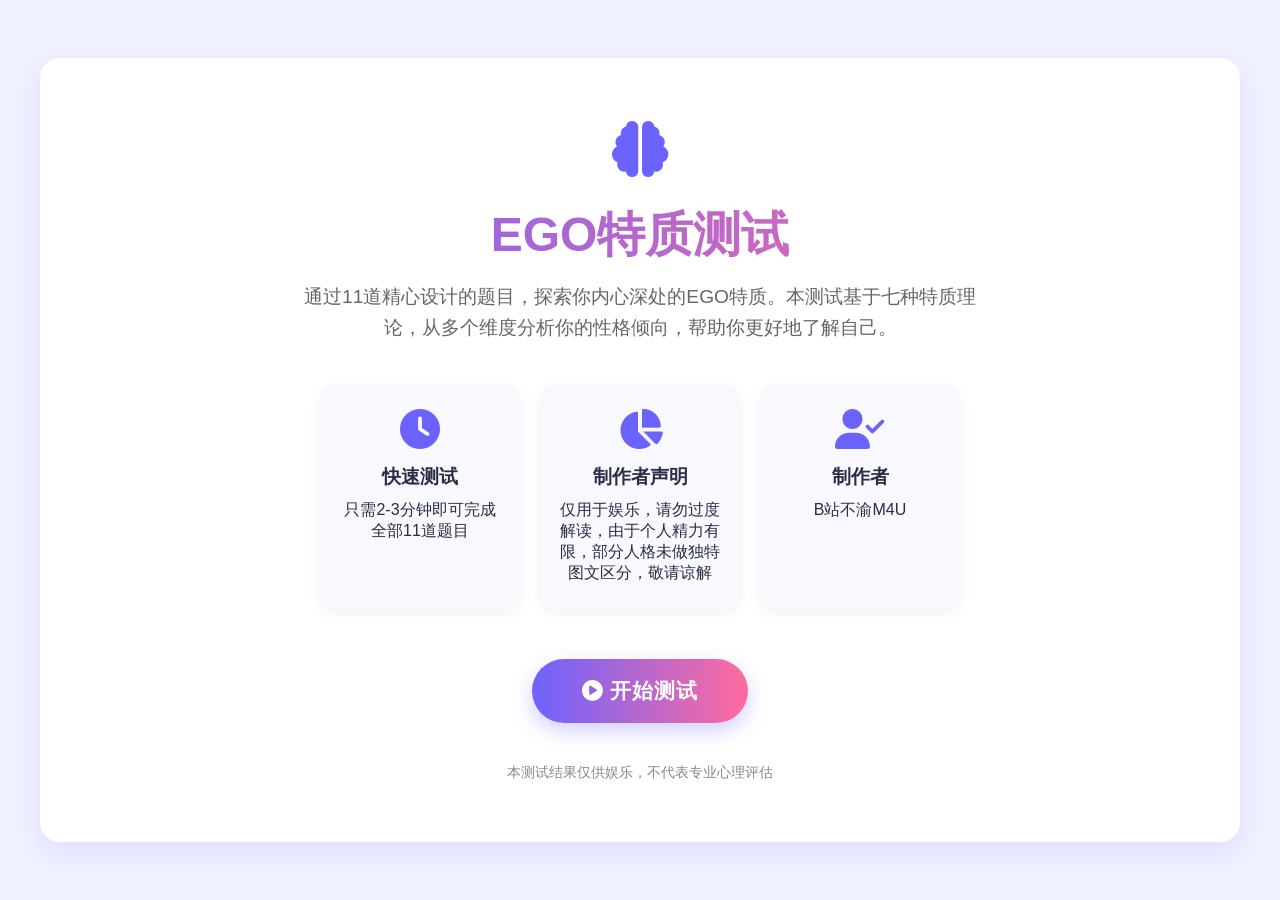
==== commit a8108bc5: "小修复" ====
--- a/index.html
+++ b/index.html
@@ -78,7 +78,7 @@
             </div>
         </div>
         
-        <div id="result-page" class="page">
+        <div id="result-page" class="page" style="display: none;">
             <div class="result-header">
                 <h2>你的测试结果</h2>
                 <p class="result-score">总分: <span id="total-score">0</span></p>
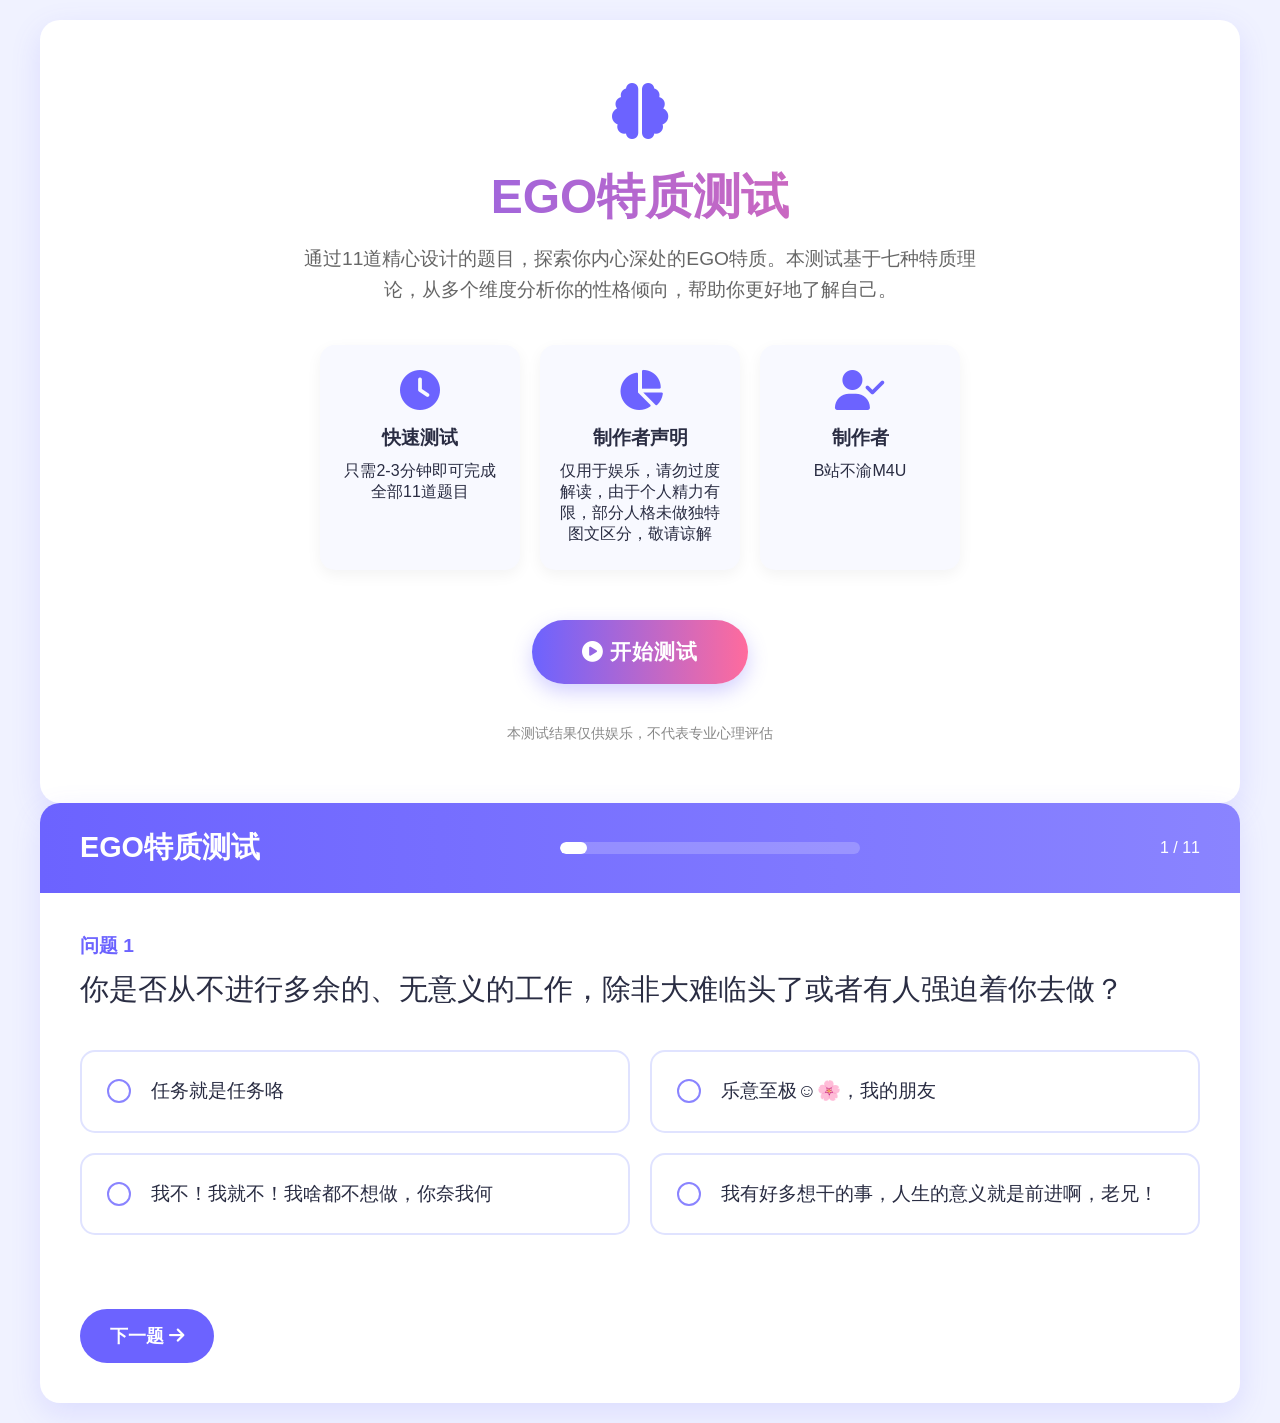
==== commit a9f1c6ac: "Add files via upload" ====
--- a/index.html
+++ b/index.html
@@ -5,7 +5,538 @@
     <meta name="viewport" content="width=device-width, initial-scale=1.0">
     <title>EGO特质测试 | 探索你的内在特质</title>
     <link rel="stylesheet" href="https://cdnjs.cloudflare.com/ajax/libs/font-awesome/6.4.0/css/all.min.css">
-    <link rel="stylesheet" href="style.css">
+    <style>
+        * {
+            margin: 0;
+            padding: 0;
+            box-sizing: border-box;
+            font-family: 'Segoe UI', 'Microsoft YaHei', sans-serif;
+        }
+        
+        :root {
+            --primary: #6c63ff;
+            --primary-light: #8a84ff;
+            --secondary: #ff6b9d;
+            --secondary-light: #ff9ac2;
+            --accent: #36d1dc;
+            --dark: #2a2d43;
+            --light: #f8f9ff;
+            --gray: #e0e3ff;
+            --shadow: 0 10px 30px rgba(108, 99, 255, 0.15);
+            --transition: all 0.3s ease;
+        }
+        
+        body {
+            background-color: #f0f2ff;
+            color: var(--dark);
+            min-height: 100vh;
+            padding: 20px;
+            display: flex;
+            justify-content: center;
+            align-items: center;
+        }
+        
+        .container {
+            width: 100%;
+            max-width: 1200px;
+            margin: 0 auto;
+        }
+        
+        .page {
+            display: none;
+            background-color: white;
+            border-radius: 20px;
+            box-shadow: var(--shadow);
+            overflow: hidden;
+            min-height: 600px;
+        }
+        
+        .page.active {
+            display: block;
+            animation: fadeIn 0.5s ease;
+        }
+        
+        @keyframes fadeIn {
+            from { opacity: 0; transform: translateY(20px); }
+            to { opacity: 1; transform: translateY(0); }
+        }
+        
+        #home-page {
+            padding: 60px 40px;
+            text-align: center;
+        }
+        
+        .logo {
+            color: var(--primary);
+            font-size: 3.5rem;
+            margin-bottom: 20px;
+        }
+        
+        h1 {
+            color: var(--dark);
+            font-size: 3rem;
+            margin-bottom: 15px;
+            background: linear-gradient(90deg, var(--primary), var(--secondary));
+            -webkit-background-clip: text;
+            -webkit-text-fill-color: transparent;
+        }
+        
+        .subtitle {
+            font-size: 1.2rem;
+            color: #666;
+            max-width: 700px;
+            margin: 0 auto 40px;
+            line-height: 1.6;
+        }
+        
+        .features {
+            display: flex;
+            justify-content: center;
+            flex-wrap: wrap;
+            gap: 20px;
+            margin-bottom: 50px;
+        }
+        
+        .feature {
+            background-color: var(--light);
+            border-radius: 15px;
+            padding: 25px 20px;
+            width: 200px;
+            box-shadow: 0 5px 15px rgba(0,0,0,0.05);
+            transition: var(--transition);
+        }
+        
+        .feature:hover {
+            transform: translateY(-5px);
+            box-shadow: 0 10px 20px rgba(0,0,0,0.1);
+        }
+        
+        .feature i {
+            font-size: 2.5rem;
+            color: var(--primary);
+            margin-bottom: 15px;
+        }
+        
+        .feature h3 {
+            margin-bottom: 10px;
+            color: var(--dark);
+        }
+        
+        .start-btn {
+            background: linear-gradient(90deg, var(--primary), var(--secondary));
+            color: white;
+            border: none;
+            padding: 18px 50px;
+            font-size: 1.3rem;
+            border-radius: 50px;
+            cursor: pointer;
+            transition: var(--transition);
+            box-shadow: 0 8px 20px rgba(108, 99, 255, 0.3);
+            font-weight: bold;
+            letter-spacing: 1px;
+        }
+        
+        .start-btn:hover {
+            transform: translateY(-5px);
+            box-shadow: 0 12px 25px rgba(108, 99, 255, 0.4);
+        }
+        
+        #quiz-page {
+            display: flex;
+            flex-direction: column;
+            height: 100%;
+        }
+        
+        .quiz-header {
+            background: linear-gradient(90deg, var(--primary), var(--primary-light));
+            color: white;
+            padding: 25px 40px;
+            display: flex;
+            justify-content: space-between;
+            align-items: center;
+        }
+        
+        .quiz-header h2 {
+            font-size: 1.8rem;
+        }
+        
+        .progress-container {
+            width: 300px;
+            background-color: rgba(255, 255, 255, 0.2);
+            border-radius: 10px;
+            height: 12px;
+            overflow: hidden;
+        }
+        
+        .progress-bar {
+            height: 100%;
+            background-color: white;
+            width: 5%;
+            border-radius: 10px;
+            transition: width 0.5s ease;
+        }
+        
+        .quiz-content {
+            padding: 40px;
+            flex-grow: 1;
+            display: flex;
+            flex-direction: column;
+        }
+        
+        .question-container {
+            flex-grow: 1;
+        }
+        
+        .question-number {
+            color: var(--primary);
+            font-size: 1.2rem;
+            font-weight: bold;
+            margin-bottom: 10px;
+        }
+        
+        .question-text {
+            font-size: 1.8rem;
+            line-height: 1.4;
+            margin-bottom: 40px;
+            color: var(--dark);
+        }
+        
+        .options-container {
+            display: grid;
+            grid-template-columns: repeat(auto-fill, minmax(400px, 1fr));
+            gap: 20px;
+            margin-bottom: 40px;
+        }
+        
+        .option {
+            border: 2px solid var(--gray);
+            border-radius: 15px;
+            padding: 25px;
+            cursor: pointer;
+            transition: var(--transition);
+            display: flex;
+            align-items: center;
+        }
+        
+        .option:hover {
+            border-color: var(--primary-light);
+            background-color: rgba(108, 99, 255, 0.05);
+        }
+        
+        .option.selected {
+            border-color: var(--primary);
+            background-color: rgba(108, 99, 255, 0.1);
+            box-shadow: 0 5px 15px rgba(108, 99, 255, 0.1);
+        }
+        
+        .option-text {
+            font-size: 1.2rem;
+            line-height: 1.5;
+        }
+        
+        .option-radio {
+            width: 24px;
+            height: 24px;
+            border-radius: 50%;
+            border: 2px solid var(--primary-light);
+            margin-right: 20px;
+            flex-shrink: 0;
+            position: relative;
+        }
+        
+        .option.selected .option-radio::after {
+            content: '';
+            position: absolute;
+            width: 12px;
+            height: 12px;
+            background-color: var(--primary);
+            border-radius: 50%;
+            top: 50%;
+            left: 50%;
+            transform: translate(-50%, -50%);
+        }
+        
+        .navigation-buttons {
+            display: flex;
+            justify-content: space-between;
+        }
+        
+        .nav-btn {
+            padding: 15px 30px;
+            border-radius: 50px;
+            font-size: 1.1rem;
+            cursor: pointer;
+            transition: var(--transition);
+            border: none;
+            font-weight: bold;
+        }
+        
+        .prev-btn {
+            background-color: var(--light);
+            color: var(--dark);
+        }
+        
+        .prev-btn:hover {
+            background-color: var(--gray);
+        }
+        
+        .next-btn {
+            background-color: var(--primary);
+            color: white;
+        }
+        
+        .next-btn:hover {
+            background-color: var(--primary-light);
+        }
+        
+        .submit-btn {
+            background: linear-gradient(90deg, var(--secondary), #ff8aae);
+            color: white;
+        }
+        
+        .submit-btn:hover {
+            background: linear-gradient(90deg, var(--secondary-light), #ffa5c2);
+        }
+        
+        #result-page {
+            padding: 40px;
+        }
+        
+        .result-header {
+            text-align: center;
+            margin-bottom: 40px;
+        }
+        
+        .result-header h2 {
+            font-size: 2.5rem;
+            color: var(--dark);
+            margin-bottom: 10px;
+        }
+        
+        .result-score {
+            font-size: 1.3rem;
+            color: var(--primary);
+            font-weight: bold;
+        }
+        
+        .result-content {
+            display: flex;
+            flex-wrap: wrap;
+            gap: 40px;
+            margin-bottom: 40px;
+        }
+        
+        .traits-container {
+            flex: 1;
+            min-width: 300px;
+        }
+        
+        .traits-container h3 {
+            font-size: 1.8rem;
+            margin-bottom: 20px;
+            color: var(--dark);
+        }
+        
+        .traits-grid {
+            display: grid;
+            grid-template-columns: repeat(auto-fill, minmax(200px, 1fr));
+            gap: 15px;
+        }
+        
+        .trait-item {
+            background-color: var(--light);
+            padding: 20px;
+            border-radius: 15px;
+            text-align: center;
+            box-shadow: 0 5px 10px rgba(0,0,0,0.05);
+        }
+        
+        .trait-item.active {
+            background-color: rgba(108, 99, 255, 0.1);
+            border: 2px solid var(--primary);
+        }
+        
+        .trait-name {
+            font-size: 1.3rem;
+            font-weight: bold;
+            margin-bottom: 8px;
+        }
+        
+        .trait-value {
+            font-size: 1.1rem;
+            color: var(--primary);
+        }
+        
+        .trait-normalized {
+            font-size: 0.9rem;
+            color: #666;
+        }
+        
+        .chart-container {
+            flex: 1;
+            min-width: 300px;
+        }
+        
+        .chart-container h3 {
+            font-size: 1.8rem;
+            margin-bottom: 20px;
+            color: var(--dark);
+        }
+        
+        .chart {
+            height: 300px;
+            background-color: var(--light);
+            border-radius: 15px;
+            padding: 20px;
+            display: flex;
+            align-items: flex-end;
+            justify-content: space-around;
+        }
+        
+        .bar {
+            width: 40px;
+            background: linear-gradient(to top, var(--primary), var(--primary-light));
+            border-radius: 5px 5px 0 0;
+            position: relative;
+        }
+        
+        .bar-label {
+            position: absolute;
+            bottom: -30px;
+            left: 50%;
+            transform: translateX(-50%);
+            font-weight: bold;
+            color: var(--dark);
+        }
+        
+        .bar-value {
+            position: absolute;
+            top: -25px;
+            left: 50%;
+            transform: translateX(-50%);
+            font-weight: bold;
+            color: var(--primary);
+        }
+        
+        .personality-description {
+            background-color: var(--light);
+            padding: 30px;
+            border-radius: 15px;
+            margin-bottom: 30px;
+        }
+        
+        .personality-description h3 {
+            font-size: 1.8rem;
+            margin-bottom: 15px;
+            color: var(--dark);
+        }
+        
+        .personality-image-container {
+            text-align: center;
+            margin: 20px 0;
+        }
+        
+        #personality-image {
+            max-width: 300px;
+            max-height: 200px;
+            border-radius: 10px;
+            box-shadow: 0 5px 15px rgba(0,0,0,0.1);
+            border: 3px solid var(--primary-light);
+            object-fit: cover;
+        }
+        
+        .personality-description p {
+            line-height: 1.6;
+            font-size: 1.1rem;
+        }
+        
+        .actions {
+            display: flex;
+            justify-content: center;
+            gap: 20px;
+        }
+        
+        .action-btn {
+            padding: 15px 30px;
+            border-radius: 50px;
+            font-size: 1.1rem;
+            cursor: pointer;
+            transition: var(--transition);
+            border: none;
+            font-weight: bold;
+        }
+        
+        .restart-btn {
+            background-color: var(--primary);
+            color: white;
+        }
+        
+        .restart-btn:hover {
+            background-color: var(--primary-light);
+        }
+        
+        .home-btn {
+            background-color: var(--light);
+            color: var(--dark);
+            border: 2px solid var(--primary);
+        }
+        
+        .home-btn:hover {
+            background-color: var(--gray);
+        }
+        
+        .footer {
+            text-align: center;
+            margin-top: 40px;
+            color: #888;
+            font-size: 0.9rem;
+        }
+        
+        .special-type {
+            color: #ff0000;
+            font-weight: bold;
+            animation: pulse 2s infinite;
+        }
+        
+        @keyframes pulse {
+            0% { transform: scale(1); }
+            50% { transform: scale(1.05); }
+            100% { transform: scale(1); }
+        }
+        
+        @media (max-width: 768px) {
+            .options-container {
+                grid-template-columns: 1fr;
+            }
+            
+            .quiz-header {
+                flex-direction: column;
+                gap: 15px;
+            }
+            
+            .progress-container {
+                width: 100%;
+            }
+            
+            h1 {
+                font-size: 2.2rem;
+            }
+            
+            .question-text {
+                font-size: 1.5rem;
+            }
+            
+            .features {
+                flex-direction: column;
+                align-items: center;
+            }
+            
+            .feature {
+                width: 100%;
+                max-width: 300px;
+            }
+        }
+    </style>
 </head>
 <body>
     <div class="container">
@@ -34,7 +565,7 @@
                 </div>
             </div>
             
-            <button class="start-btn" id="start-test" onclick="startTest()">
+            <button class="start-btn" id="start-test">
                 <i class="fas fa-play-circle"></i> 开始测试
             </button>
             
@@ -43,42 +574,41 @@
             </div>
         </div>
         
-        <div id="quiz-page" class="page" style="display: none;">
+        <div id="quiz-page" class="page">
             <div class="quiz-header">
                 <h2>EGO特质测试</h2>
                 <div class="progress-container">
                     <div class="progress-bar" id="progress-bar"></div>
                 </div>
                 <div class="question-counter">
-                    <span id="current-question">0</span> / 11
+                    <span id="current-question">1</span> / 11
                 </div>
             </div>
             
             <div class="quiz-content">
                 <div class="question-container">
-                    <div class="question-number">问题 <span id="question-num">-</span></div>
-                    <div class="question-text" id="question-text">点击「开始测试」加载题目</div>
+                    <div class="question-number">问题 <span id="question-num">1</span></div>
+                    <div class="question-text" id="question-text"></div>
                     
                     <div class="options-container" id="options-container">
-                        <!-- 选项将动态生成 -->
                     </div>
                 </div>
                 
                 <div class="navigation-buttons">
-                    <button class="nav-btn prev-btn" id="prev-btn" onclick="prevQuestion()" style="display: none;">
+                    <button class="nav-btn prev-btn" id="prev-btn">
                         <i class="fas fa-arrow-left"></i> 上一题
                     </button>
-                    <button class="nav-btn next-btn" id="next-btn" onclick="nextQuestion()">
+                    <button class="nav-btn next-btn" id="next-btn">
                         下一题 <i class="fas fa-arrow-right"></i>
                     </button>
-                    <button class="nav-btn submit-btn" id="submit-btn" onclick="showResult()" style="display: none;">
+                    <button class="nav-btn submit-btn" id="submit-btn" style="display: none;">
                         <i class="fas fa-check-circle"></i> 查看结果
                     </button>
                 </div>
             </div>
         </div>
         
-        <div id="result-page" class="page" style="display: none;">
+        <div id="result-page" class="page">
             <div class="result-header">
                 <h2>你的测试结果</h2>
                 <p class="result-score">总分: <span id="total-score">0</span></p>
@@ -107,10 +637,10 @@
             </div>
             
             <div class="actions">
-                <button class="action-btn restart-btn" id="restart-btn" onclick="restartTest()">
+                <button class="action-btn restart-btn" id="restart-btn">
                     <i class="fas fa-redo"></i> 重新测试
                 </button>
-                <button class="action-btn home-btn" id="back-home-btn" onclick="backToHome()">
+                <button class="action-btn home-btn" id="back-home-btn">
                     <i class="fas fa-home"></i> 返回首页
                 </button>
             </div>
@@ -120,6 +650,480 @@
             </div>
         </div>
     </div>
-    <script src="script.js"></script>
+
+    <script>
+        const TRAITS = {
+            1: { name: "暴食", unit: 1, color: "#ff6b6b" },
+            10: { name: "暴怒", unit: 10, color: "#ffa726" },
+            100: { name: "傲慢", unit: 100, color: "#ffd54f" },
+            1000: { name: "欲望", unit: 1000, color: "#4ecdc4" },
+            10000: { name: "忧郁", unit: 10000, color: "#6c63ff" },
+            100000: { name: "嫉妒", unit: 100000, color: "#ff6b9d" }
+        };
+        
+        // 根据您的图片文件，设置正确的人格类型图片映射
+        const PERSONALITY_IMAGES = {
+            "均衡型": "images/balanced.jpg",
+            "欲望主导型": "images/desire.jpg",
+            "忧郁主导型": "images/melancholy.jpg", // 使用您提供的huanzhi.jpg
+            "傲慢主导型": "images/arrogance.jpg",
+            "嫉妒主导型": "images/jealousy.jpg", // 没有对应图片，使用默认
+            "暴怒主导型": "images/warth.jpg", // 没有对应图片，使用默认
+            "暴食主导型": "images/gluttony.jpg",
+            "欲望+忧郁复合型": "images/dm.jpg",
+            "傲慢+嫉妒复合型": "images/aj.jpg", // 没有对应图片，使用默认
+            "忧郁+暴食复合型": "images/mg.jpg", // 没有对应图片，使用默认
+            "忧郁+嫉妒复合型": "images/yj.jpg",
+            "暴怒+傲慢复合型": "images/ba.jpg",
+            "暴食+嫉妒复合型": "images/bj.jpg",
+            "暴食+傲慢+嫉妒复合型": "images/baj.jpg",
+            "暴怒+欲望复合型": "images/by.jpg",
+            "暴怒+欲望复合型": "images/by.jpg",
+            "暴怒+嫉妒复合型": "images/bjj.jpg",
+            "傲慢+忧郁复合型": "images/ay.jpg",
+            "欲望+忧郁复合型": "images/yy.jpg",
+            "地狱鸡": "images/caidan.jpg", // 彩蛋图片
+            "平衡型": "images/balanced.jpg", // 默认使用均衡型图片
+            "默认图片": "images/balanced.jpg" // 备用图片
+        };
+
+        const questions = [
+            {
+                id: 1,
+                text: "你是否从不进行多余的、无意义的工作，除非大难临头了或者有人强迫着你去做？",
+                options: [
+                    { text: "任务就是任务咯", value: 0 },
+                    { text: "乐意至极☺️🌸，我的朋友", value: 1000 },
+                    { text: "我不！我就不！我啥都不想做，你奈我何", value: 100 },
+                    { text: "我有好多想干的事，人生的意义就是前进啊，老兄！", value: 1001 }
+                ]
+            },
+            {
+                id: 2,
+                text: "你是否为自己的未来感到迷茫,不知该何去何从?",
+                options: [
+                    { text: "噢...执行经理,我想或许是应该给自己找个目标了", value: 1000 },
+                    { text: "该死,我的罗盘丢了,我们根本不可能能在大湖上活下去", value: 10000 },
+                    { text: "我想...我知道自己的的未来需要的是什么,我会为之开辟前路", value: 1100 },
+                    { text: "行军...行军...摄取...抹除...再生...行军...", value: 1 },
+                    { text: "去TM的人生未来,这种问题问我,我怎么可能知道啊!!!", value: 10 },
+                    { text: "人生就是人生咯", value: 0 }
+                ]
+            },
+            {
+                id: 3,
+                text: "你是否有感受过被压力压得难以喘息的感觉?",
+                options: [
+                    { text: "哦..该死的流程和任务系统,我哭了", value: 10000 },
+                    { text: "嘶..我作业(工作)还没做完,真该死", value: 10000 },
+                    { text: "任务就是任务咯", value: 0 },
+                    { text: "那又怎样,叽里咕噜说什么呢,疯狂地狱鸡,v我50", value: 1 },
+                    { text: "DDL领域大神,开玩笑,我超勇的啦☺️🌸", value: 100 }
+                ]
+            },
+            {
+                id: 4,
+                text: "你所追寻的东西都得到了吗?还是说你其实根本没得到过?",
+                options: [
+                    { text: "目标就是目标咯", value: 0 },
+                    { text: "这些目标既是束缚也是枷锁,到底什么时候才能将我解放!", value: 110 },
+                    { text: "王想要,王得到!", value: 1000 },
+                    { text: "老己想要,老己别闹", value: 10000 },
+                    { text: "冒险结束了!", value: 1000 },
+                    { text: "无我梦中,阿鼻叫唤,海浪只是被风推动着前进罢了", value: 10000 },
+                    { text: "TA知道TA和你谈过吗?😡", value: 100 }
+                ]
+            },
+            {
+                id: 5,
+                text: "假如你溺水了,你觉得会有朋友来救你吗?",
+                options: [
+                    { text: "笑死,根本没有朋友", value: 10000 },
+                    { text: "溺水就是溺水咯", value: 0 },
+                    { text: "感谢首脑,我们协会混的还不错,想吃火腿彭彭了", value: 1 },
+                    { text: "卯,参上", value: 100 },
+                    { text: "谨遵指令之意", value: 10000 },
+                    { text: "孑然一生,舍身取园", value: 100 },
+                    { text: "所以代我哭泣吧,为了我,和剩下的所有人(语出斯蒂芬妮)", value: 20000 }
+                ]
+            },
+            {
+                id: 6,
+                text: "你相信自己有着碾碎一切阻挡在自己面前的阻力的能力吗?",
+                options: [
+                    { text: "我将开辟道路", value: 100 },
+                    { text: "繁殖...摄取...抹除...阻碍之物，将被粉碎。", value: 1 },
+                    { text: "阻力就是阻力咯", value: 0 },
+                    { text: "不知这场大雨何时就会落下...", value: 10000 },
+                    { text: "道路的前方,我会得到什么🤔", value: 1000 }
+                ]
+            },
+            {
+                id: 7,
+                text: "你会变得更好,对吧?",
+                options: [
+                    { text: "......言•噪(必然的,废话少说,聒噪)", value: 110 },
+                    { text: "理所当然!经理老爷!!!!!!!!!!", value: 100 },
+                    { text: "我就是我咯", value: 0 },
+                    { text: "未来的是未来再说咯(偷吃小蛋糕)", value: 1 },
+                    { text: "我想...不会了吧...", value: 10000 },
+                    { text: "走一步,看一步啦!老兄!", value: 0 }
+                ]
+            },
+            {
+                id: 8,
+                text: "我想和所有人分享自己的想法!",
+                options: [
+                    { text: "你会认可我吗🥹", value: 1100 },
+                    { text: "快来和我玩!Ryoshu!", value: 1000 },
+                    { text: "我...我想...我还是一个人呆着吧...", value: 10000 },
+                    { text: "想法就是想法喽", value: 0 },
+                    { text: "我等只是在讨论学术罢了...", value: 1100 }
+                ]
+            },
+            {
+                id: 9,
+                text: "我希望能够有人理解我...",
+                options: [
+                    { text: "我只是想和你们大家一起……埋葬在花香中……", value: 11000 },
+                    { text: "我将穷极一生来寻找这样的人", value: 1000 },
+                    { text: "苦痛啊,你是我的唯一", value: 10000 },
+                    { text: "我就是我喽", value: 0 },
+                    { text: "无所谓,吾将贯彻此道", value: 100 }
+                ]
+            },
+            {
+                id: 10,
+                text: "你可曾因被撺夺事物而对他人感到不满?(例如:抢票恰好售空,喜欢的人被人抢走,限定周边没抢到,抽卡就你没出,公司任务(学校小组作业)全权由你完成......)",
+                options: [
+                    { text: "命运何其弄人?!", value: 100010 },
+                    { text: "苦痛啊,除了你...", value: 10000 },
+                    { text: "篡夺就是篡夺咯", value: 0 },
+                    { text: "时运不济罢了", value: 100 },
+                    { text: "命里有时终须有,命里无时莫方求", value: 0 }
+                ]
+            },
+            {
+                id: 11,
+                text: "你重要的人即将离开你时?(对方主观意志所导致的)",
+                options: [
+                    { text: "友人呐...若是我这次放你离开..想必你便再也不会回来了吧...", value: 10000 },
+                    { text: "拜拜就是拜拜喽~", value: 0 },
+                    { text: "我不理解,但会尊重", value: 0 },
+                    { text: "凭什么,你要离开我!", value: 100010 },
+                    { text: "圣光背弃了我!", value: 110 }
+                ]
+            }
+        ];
+
+        let currentQuestion = 0;
+        let userAnswers = new Array(questions.length).fill(null);
+        let totalScore = 0;
+        let traitScores = {
+            1: 0, 10: 0, 100: 0, 1000: 0, 10000: 0, 100000: 0
+        };
+        let normalizedTraitScores = {
+            1: 0, 10: 0, 100: 0, 1000: 0, 10000: 0, 100000: 0
+        };
+
+        const homePage = document.getElementById('home-page');
+        const quizPage = document.getElementById('quiz-page');
+        const resultPage = document.getElementById('result-page');
+        const startTestBtn = document.getElementById('start-test');
+        const progressBar = document.getElementById('progress-bar');
+        const currentQuestionElement = document.getElementById('current-question');
+        const questionNumElement = document.getElementById('question-num');
+        const questionTextElement = document.getElementById('question-text');
+        const optionsContainer = document.getElementById('options-container');
+        const prevBtn = document.getElementById('prev-btn');
+        const nextBtn = document.getElementById('next-btn');
+        const submitBtn = document.getElementById('submit-btn');
+        const totalScoreElement = document.getElementById('total-score');
+        const traitsGrid = document.getElementById('traits-grid');
+        const chartElement = document.getElementById('chart');
+        const personalityTypeElement = document.getElementById('personality-type');
+        const personalityDescriptionElement = document.getElementById('personality-description');
+        const restartBtn = document.getElementById('restart-btn');
+        const backHomeBtn = document.getElementById('back-home-btn');
+        const personalityImage = document.getElementById('personality-image');
+        const imageContainer = document.getElementById('personality-image-container');
+
+        document.addEventListener('DOMContentLoaded', function() {
+            showQuestion(currentQuestion);
+            
+            startTestBtn.addEventListener('click', startTest);
+            prevBtn.addEventListener('click', prevQuestion);
+            nextBtn.addEventListener('click', nextQuestion);
+            submitBtn.addEventListener('click', showResult);
+            restartBtn.addEventListener('click', restartTest);
+            backHomeBtn.addEventListener('click', backToHome);
+        });
+
+        function startTest() {
+            homePage.classList.remove('active');
+            quizPage.classList.add('active');
+            resultPage.classList.remove('active');
+            
+            currentQuestion = 0;
+            userAnswers = new Array(questions.length).fill(null);
+            showQuestion(currentQuestion);
+        }
+
+        function showQuestion(index) {
+            const question = questions[index];
+            questionNumElement.textContent = index + 1;
+            currentQuestionElement.textContent = index + 1;
+            questionTextElement.textContent = question.text;
+            
+            const progress = ((index + 1) / questions.length) * 100;
+            progressBar.style.width = `${progress}%`;
+            
+            optionsContainer.innerHTML = '';
+            
+            question.options.forEach((option, optionIndex) => {
+                const optionElement = document.createElement('div');
+                optionElement.className = 'option';
+                if (userAnswers[index] === optionIndex) {
+                    optionElement.classList.add('selected');
+                }
+                
+                optionElement.innerHTML = `
+                    <div class="option-radio"></div>
+                    <div class="option-text">${option.text}</div>
+                `;
+                
+                optionElement.addEventListener('click', () => selectOption(optionIndex));
+                optionsContainer.appendChild(optionElement);
+            });
+            
+            prevBtn.style.display = index === 0 ? 'none' : 'block';
+            
+            if (index === questions.length - 1) {
+                nextBtn.style.display = 'none';
+                submitBtn.style.display = 'block';
+            } else {
+                nextBtn.style.display = 'block';
+                submitBtn.style.display = 'none';
+            }
+        }
+
+        function selectOption(optionIndex) {
+            userAnswers[currentQuestion] = optionIndex;
+            
+            const options = document.querySelectorAll('.option');
+            options.forEach((option, index) => {
+                if (index === optionIndex) {
+                    option.classList.add('selected');
+                } else {
+                    option.classList.remove('selected');
+                }
+            });
+        }
+
+        function prevQuestion() {
+            if (currentQuestion > 0) {
+                currentQuestion--;
+                showQuestion(currentQuestion);
+            }
+        }
+
+        function nextQuestion() {
+            if (userAnswers[currentQuestion] === null) {
+                alert('请选择一个选项');
+                return;
+            }
+            
+            if (currentQuestion < questions.length - 1) {
+                currentQuestion++;
+                showQuestion(currentQuestion);
+            }
+        }
+
+        function calculateScores() {
+            totalScore = 0;
+            traitScores = { 1: 0, 10: 0, 100: 0, 1000: 0, 10000: 0, 100000: 0 };
+            normalizedTraitScores = { 1: 0, 10: 0, 100: 0, 1000: 0, 10000: 0, 100000: 0 };
+            
+            const traitMaxValues = { 1: 0, 10: 0, 100: 0, 1000: 0, 10000: 0, 100000: 0 };
+            
+            questions.forEach((question, index) => {
+                const answerIndex = userAnswers[index];
+                if (answerIndex !== null) {
+                    const optionValue = question.options[answerIndex].value;
+                    totalScore += optionValue;
+                    
+                    Object.keys(traitScores).forEach(trait => {
+                        const traitNum = parseInt(trait);
+                        if (optionValue % (traitNum * 10) >= traitNum) {
+                            traitScores[traitNum] += traitNum;
+                            normalizedTraitScores[traitNum] += 1;
+                        }
+                    });
+                    
+                    let maxValuesForQuestion = { 1: 0, 10: 0, 100: 0, 1000: 0, 10000: 0, 100000: 0 };
+                    
+                    question.options.forEach(option => {
+                        const value = option.value;
+                        Object.keys(maxValuesForQuestion).forEach(trait => {
+                            const traitNum = parseInt(trait);
+                            if (value % (traitNum * 10) >= traitNum) {
+                                maxValuesForQuestion[traitNum] = 1;
+                            }
+                        });
+                    });
+                    
+                    Object.keys(traitMaxValues).forEach(trait => {
+                        const traitNum = parseInt(trait);
+                        traitMaxValues[traitNum] += maxValuesForQuestion[traitNum];
+                    });
+                }
+            });
+            
+            const activeTraits = {};
+            Object.keys(normalizedTraitScores).forEach(trait => {
+                const traitNum = parseInt(trait);
+                const maxValue = traitMaxValues[traitNum];
+                const threshold = maxValue / 2;
+                activeTraits[traitNum] = normalizedTraitScores[traitNum] >= threshold;
+            });
+            
+            return activeTraits;
+        }
+
+        function showResult() {
+            if (userAnswers[currentQuestion] === null) {
+                alert('请选择一个选项');
+                return;
+            }
+            
+            const activeTraits = calculateScores();
+            
+            quizPage.classList.remove('active');
+            resultPage.classList.add('active');
+            
+            totalScoreElement.textContent = totalScore;
+            
+            traitsGrid.innerHTML = '';
+            Object.keys(TRAITS).forEach(traitKey => {
+                const trait = TRAITS[traitKey];
+                const traitNum = parseInt(traitKey);
+                const isActive = activeTraits[traitNum];
+                const normalizedScore = normalizedTraitScores[traitNum];
+                
+                const traitElement = document.createElement('div');
+                traitElement.className = `trait-item ${isActive ? 'active' : ''}`;
+                traitElement.innerHTML = `
+                    <div class="trait-name">${trait.name}</div>
+                    <div class="trait-value">出现次数: ${normalizedScore}</div>
+                    <div class="trait-normalized">原始得分: ${traitScores[traitNum]}</div>
+                    <div>${isActive ? '✓ 显著' : '○ 不显著'}</div>
+                `;
+                traitsGrid.appendChild(traitElement);
+            });
+            
+            chartElement.innerHTML = '';
+            const maxNormalizedScore = Math.max(...Object.values(normalizedTraitScores));
+            
+            Object.keys(TRAITS).forEach(traitKey => {
+                const trait = TRAITS[traitKey];
+                const traitNum = parseInt(traitKey);
+                const score = normalizedTraitScores[traitNum];
+                
+                const height = maxNormalizedScore > 0 ? (score / maxNormalizedScore) * 220 : 0;
+                
+                const barElement = document.createElement('div');
+                barElement.className = 'bar';
+                barElement.style.height = `${height}px`;
+                barElement.style.background = `linear-gradient(to top, ${trait.color}, ${trait.color}99)`;
+                barElement.innerHTML = `
+                    <div class="bar-value">${score}</div>
+                    <div class="bar-label">${trait.name}</div>
+                `;
+                chartElement.appendChild(barElement);
+            });
+            
+            let personalityType = "平衡型";
+            let description = "你的EGO特质比较均衡，没有特别突出的特质。";
+            
+            // 彩蛋：当总分为0时，显示"地狱鸡"人格类型
+            if (totalScore === 0) {
+                personalityType = "地狱鸡";
+                description = "恭喜你触发了隐藏彩蛋！你是传说中的地狱鸡人格！这是一种极其罕见的人格类型，代表着你超越了所有人格特质的束缚！你对一切的都满不在乎,但又或许是找到了世界真理的入场卷......?物质世界的真谛就是物质本身,天哪,这简直是这世间最伟大的发现!你简直是个天才！";
+                
+                // 为地狱鸡人格添加特殊样式
+                personalityTypeElement.classList.add("special-type");
+            } else {
+                personalityTypeElement.classList.remove("special-type");
+                
+                const activeTraitNames = Object.keys(activeTraits)
+                    .filter(traitKey => activeTraits[traitKey])
+                    .map(traitKey => TRAITS[traitKey].name);
+                
+                if (activeTraitNames.length === 0) {
+                    personalityType = "均衡型";
+                    description = "风过荻花犹静，云移山影不皴。哀乐未侵灵府，悲欢皆化虚沦。你的EGO特质非常均衡，没有特别突出的倾向。你在不同情境下能够展现出不同的特质，具有很好的适应性。";
+                } else if (activeTraitNames.length === 1) {
+                    personalityType = `${activeTraitNames[0]}主导型`;
+                    description = `${activeTraitNames[0]}特质在你的人格中占据主导地位。`;
+                    
+                    if (activeTraitNames[0] === "欲望") {
+                        description = "灵台藏炽种，妄念即春根。漫野播星火，盈虚叩血门。形骸囚昼夜，气脉转乾坤。若解阴阳理，何须染媾痕.你是一个充满欲望和动力的人，对目标有强烈的追求，不轻易满足于现状。你有明确的人生方向，并且会为之不懈努力。色欲是指想要大规模传播构成自己的东西，可能接近于繁殖欲望。分享所知,分享所想,寻求认可,亦为色欲.";
+                    } else if (activeTraitNames[0] === "忧郁") {
+                        description = "沉沦三千层，方知上浮难。重波如铁缚，虚渦作笼看。徒手攫空碧，回眸失浅滩。愿为云间鹄，不栖寒玉湍。你带有忧郁气质，对生活和情感有深刻的体验和思考。你可能会时常反思，对事物的感受比较深刻。你可曾潜入深水？下潜得越深，就越难再浮上来。那种紧紧束缚全身的压迫感，还有无论怎么挣扎都抓不住任何东西的虚无感。这就是所谓的忧郁。";
+                    } else if (activeTraitNames[0] === "傲慢") {
+                        description = "铁骨铸天工，规圜傲太穹。碾尘轻草木，裂石笑鸿蒙。自诩圆周满，焉知歧路穷？千辕过处尽，春草复茸茸。你具有自信和自尊心较强的特质，有时可能表现出一定的优越感。你相信自己的能力，不轻易向困难低头。车轮是技术的象征，也是人类试图前进的方向本身。车轮傲慢地追求着连自然都未能产生的完美的圆，无尽地转动着。因此，即使其撕扯肉块、碾过草地……它也毫不在乎。它也毫不在乎。";
+                    } else if (activeTraitNames[0] === "嫉妒") {
+                        description = "暗室生虚电，沾衣即作芒。触指惊魂竦，回眸妒影长。本是无心物，偏燃有情方。若使灵台澈，何来霹雳藏？你对他人的成功和优势比较敏感，有时会产生比较心理。这也可以转化为你追求进步的动力。若是谁曾体会过嫉妒的情绪，便会明白那种感受与静电的相似之处。";
+                    } else if (activeTraitNames[0] === "暴怒") {
+                        description = "星火燎原易，逢薪即作狂。燃空焚宿莽，卷地裂寒荒。嗔念同兹性，焦心共此芒。欲消无量业，莫予寸薪藏。你内心有较强的情绪波动，容易对不公或挫折产生强烈的情绪反应。学会管理情绪对你很重要。火这种东西，一旦开始燃烧，就会一直燃烧下去，直到没有可以燃烧的东西为止。也就是怒火中烧。字面意义上的。如果明白了没有意义，火也就不会被点燃了呢。";
+                    } else if (activeTraitNames[0] === "暴食") {
+                        description = "虬根潜九壤，汲涧暗纵横。得露思云壑，餐霞慕玉英。千须穿石苦，一脉为贪生。莫道深泉寂，幽壤有战征。你对物质或精神享受有较强的渴望，喜欢追求满足感。适度追求享受是生活的调味剂。植物的根系在土壤之中生长挖掘，吸取养分。关键在于，得到了养分却不满足于此。吸收的养分越多，根系就愈加宽阔发达。一切都是为了获取更多的养分。";
+                    }
+                } else {
+                    personalityType = `${activeTraitNames.join('+')}复合型`;
+                    description = `你的人格是${activeTraitNames.join('和')}的复合型，这些特质共同塑造了你独特的性格。`;
+                    
+                    if (activeTraitNames.includes("忧郁") && activeTraitNames.includes("欲望")) {
+                        description = "夜壑求燧，朝撷流萤。逐星而踝陷，问道则云暝。左持司南而磁坠，右秉莲灯而焰青。临渊欲掬月中璧，顾影方知身是萍。鲲徙南溟须积气，鹏抟渀浪待垂霆？但将盲履寄荒霰，何日灵槎渡晓冥？你是一个内心充满矛盾的人，既有强烈的追求和目标，又时常感到忧郁和迷茫。这种特质组合使你成为一个深刻的思想者。既渴望成为他人精神指引的灯塔，又在盲目寻找更亮的灯塔来寄生。共情力敏锐却导向过度沉沦幻想，有时用仪式性的决策尝试模拟对命运的掌控感，实则放弃了主动选择的权力。";
+                    } else if (activeTraitNames.includes("傲慢") && activeTraitNames.includes("嫉妒")) {
+                        description = "金谷灰飞珠犹璨，昆冈火尽玉仍温.莫将青眼观魍魉，且抱冰心对晓昏.你既有自信和优越感，又容易与他人比较，这种特质组合可能使你时而自信满满，时而感到不安。";
+                    } else if (activeTraitNames.includes("忧郁") && activeTraitNames.includes("暴食")) {
+                        description = "你常常感到忧郁，但也会通过追求物质或精神享受来缓解这种情绪。你的情感世界丰富而复杂。";
+                    }
+                }
+            }
+            
+            personalityTypeElement.textContent = personalityType;
+            personalityDescriptionElement.textContent = description;
+            
+            const imageUrl = PERSONALITY_IMAGES[personalityType] || PERSONALITY_IMAGES["默认图片"];
+            
+            if (imageUrl) {
+                personalityImage.src = imageUrl;
+                personalityImage.alt = `${personalityType} 人格类型图片`;
+                imageContainer.style.display = 'block';
+                
+                // 添加图片加载失败的备用方案
+                personalityImage.onerror = function() {
+                    this.src = "images/balanced.jpg";
+                };
+            } else {
+                imageContainer.style.display = 'none';
+            }
+        }
+
+        function restartTest() {
+            currentQuestion = 0;
+            userAnswers = new Array(questions.length).fill(null);
+            resultPage.classList.remove('active');
+            quizPage.classList.add('active');
+            showQuestion(currentQuestion);
+        }
+
+        function backToHome() {
+            resultPage.classList.remove('active');
+            homePage.classList.add('active');
+        }
+    </script>
 </body>
-</html>+</html>
